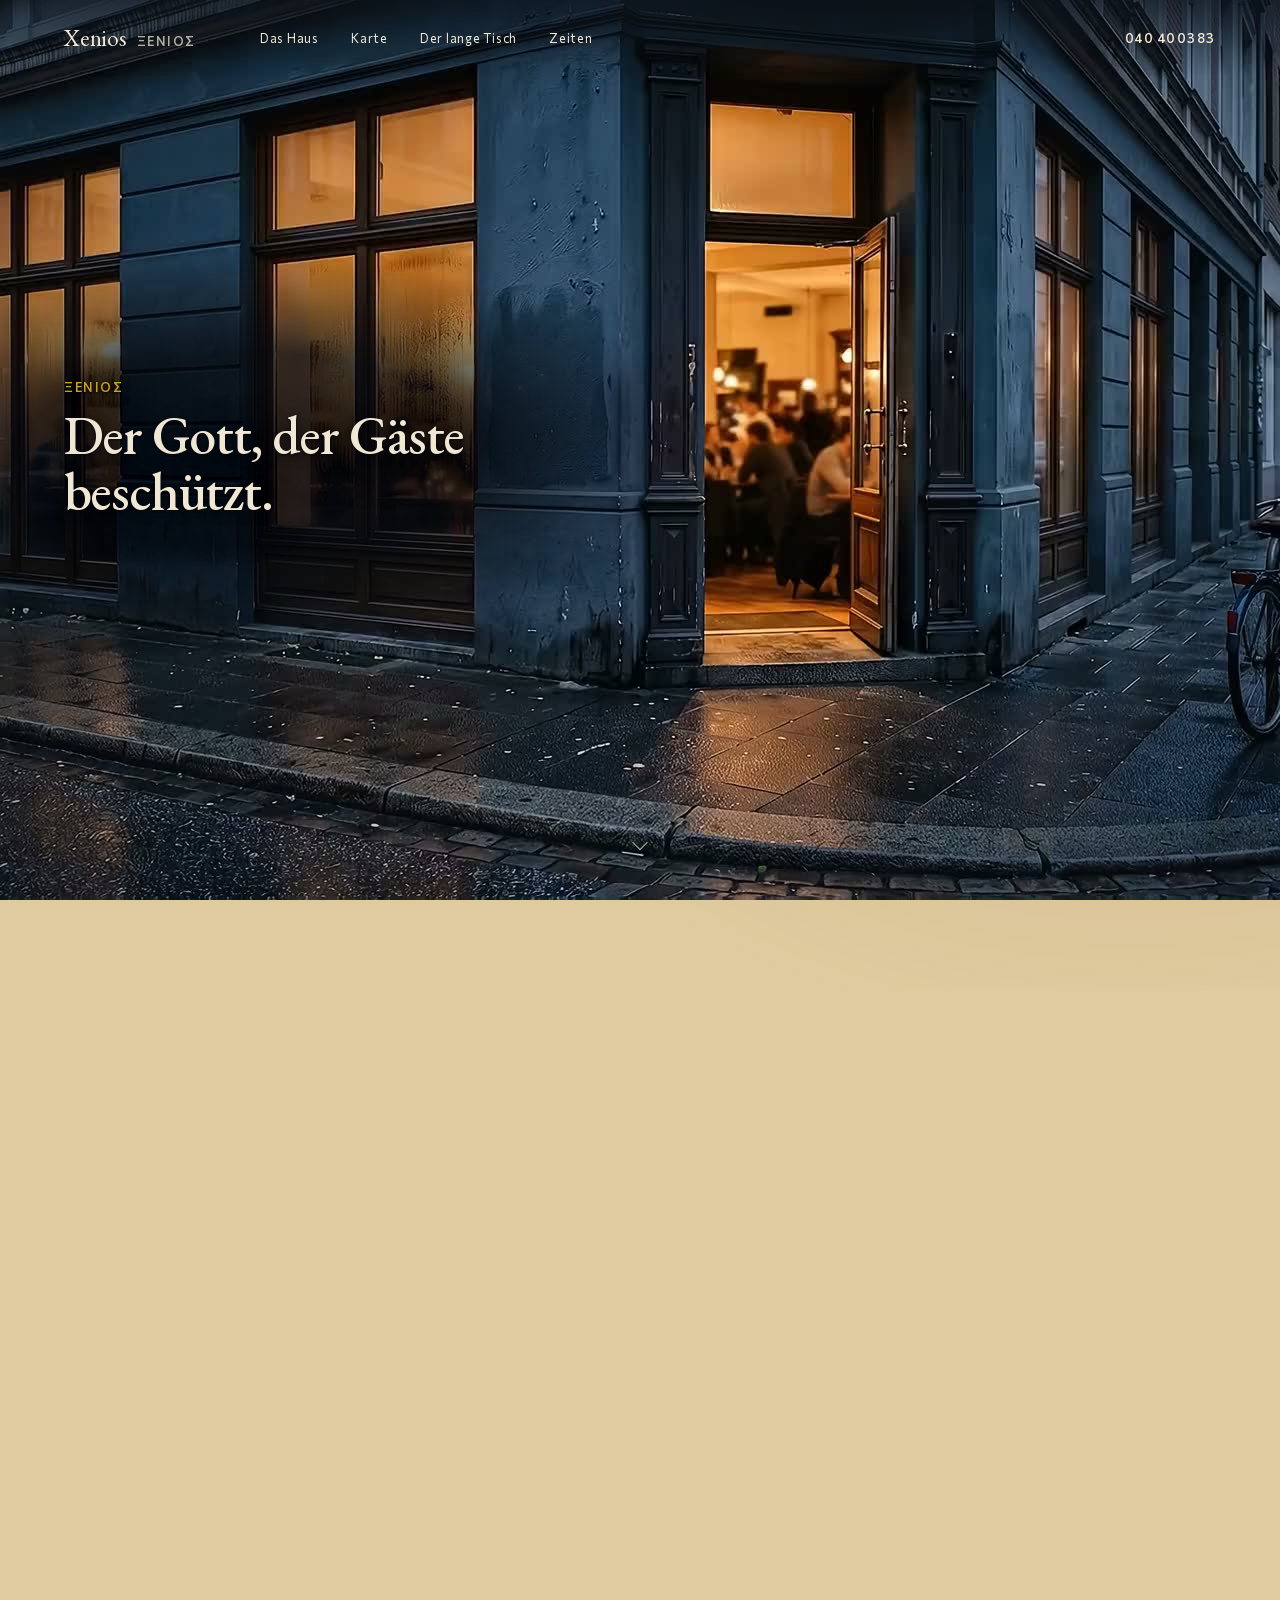
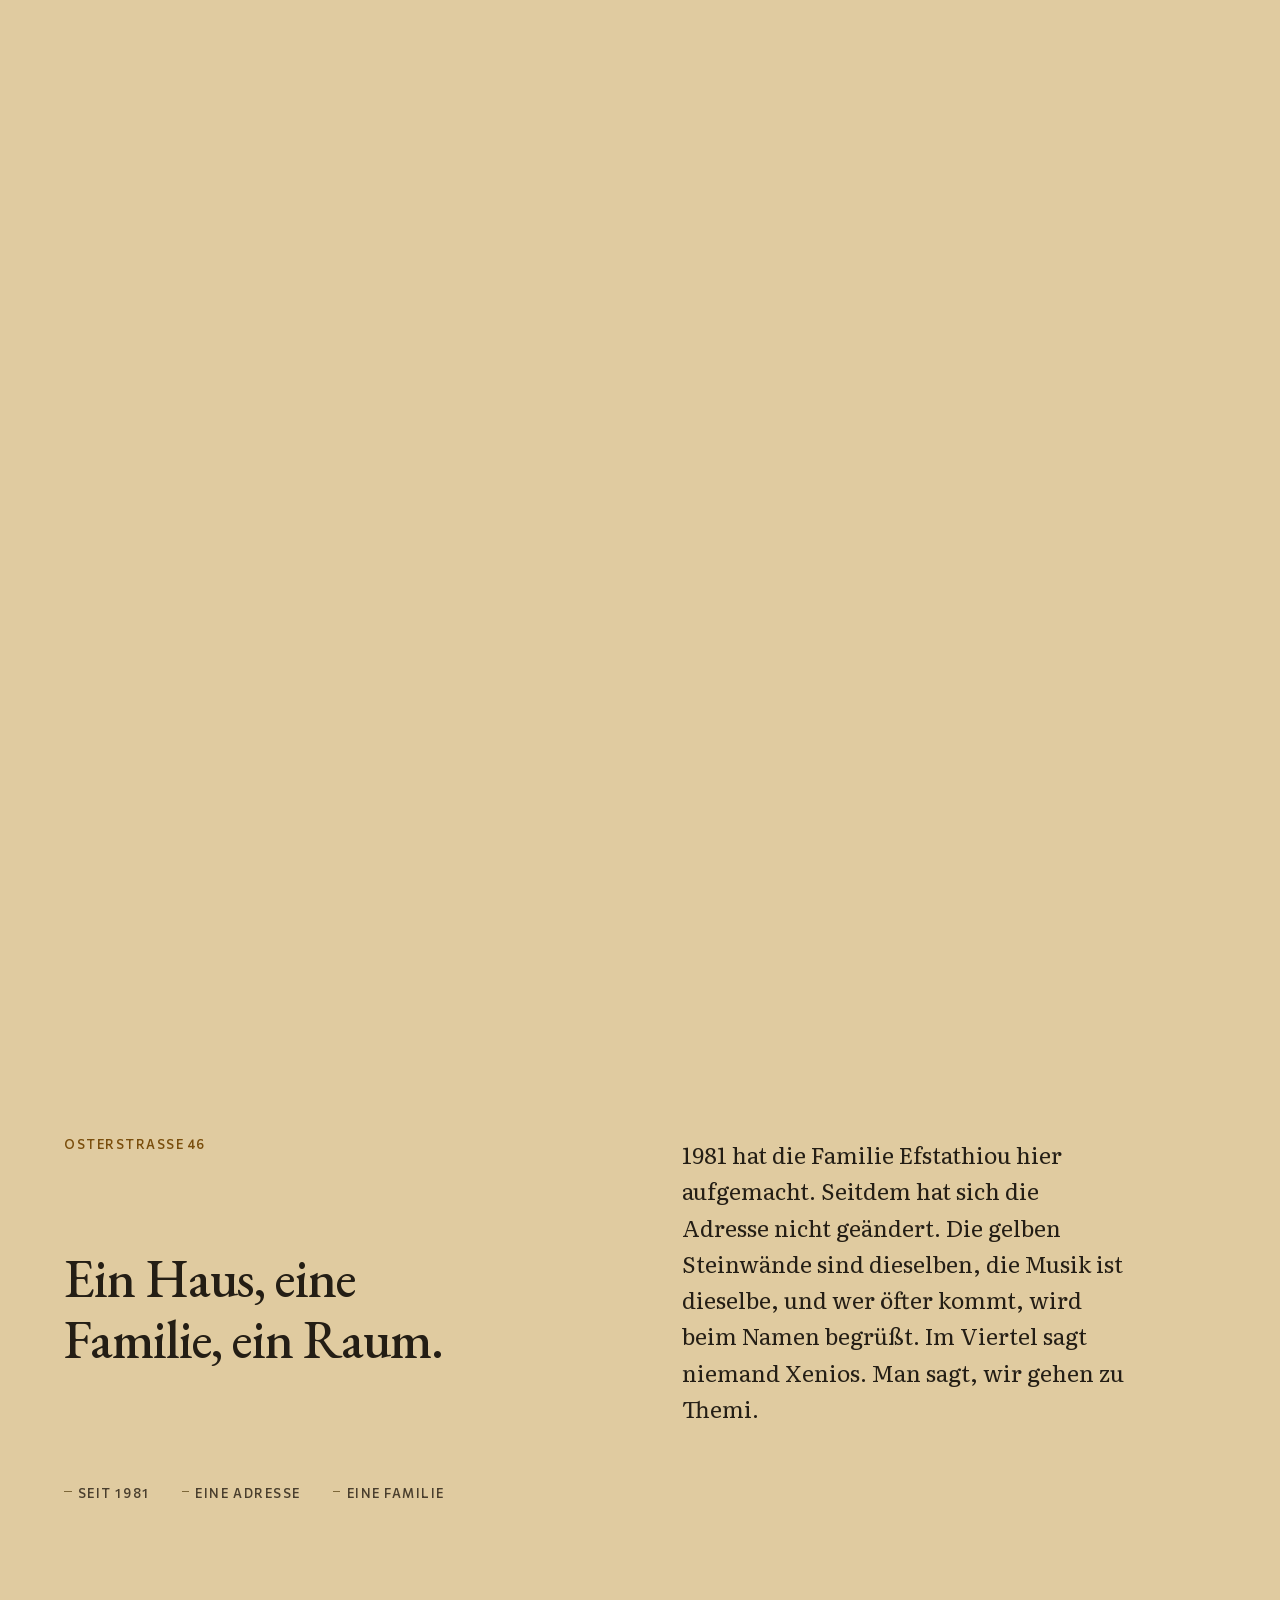
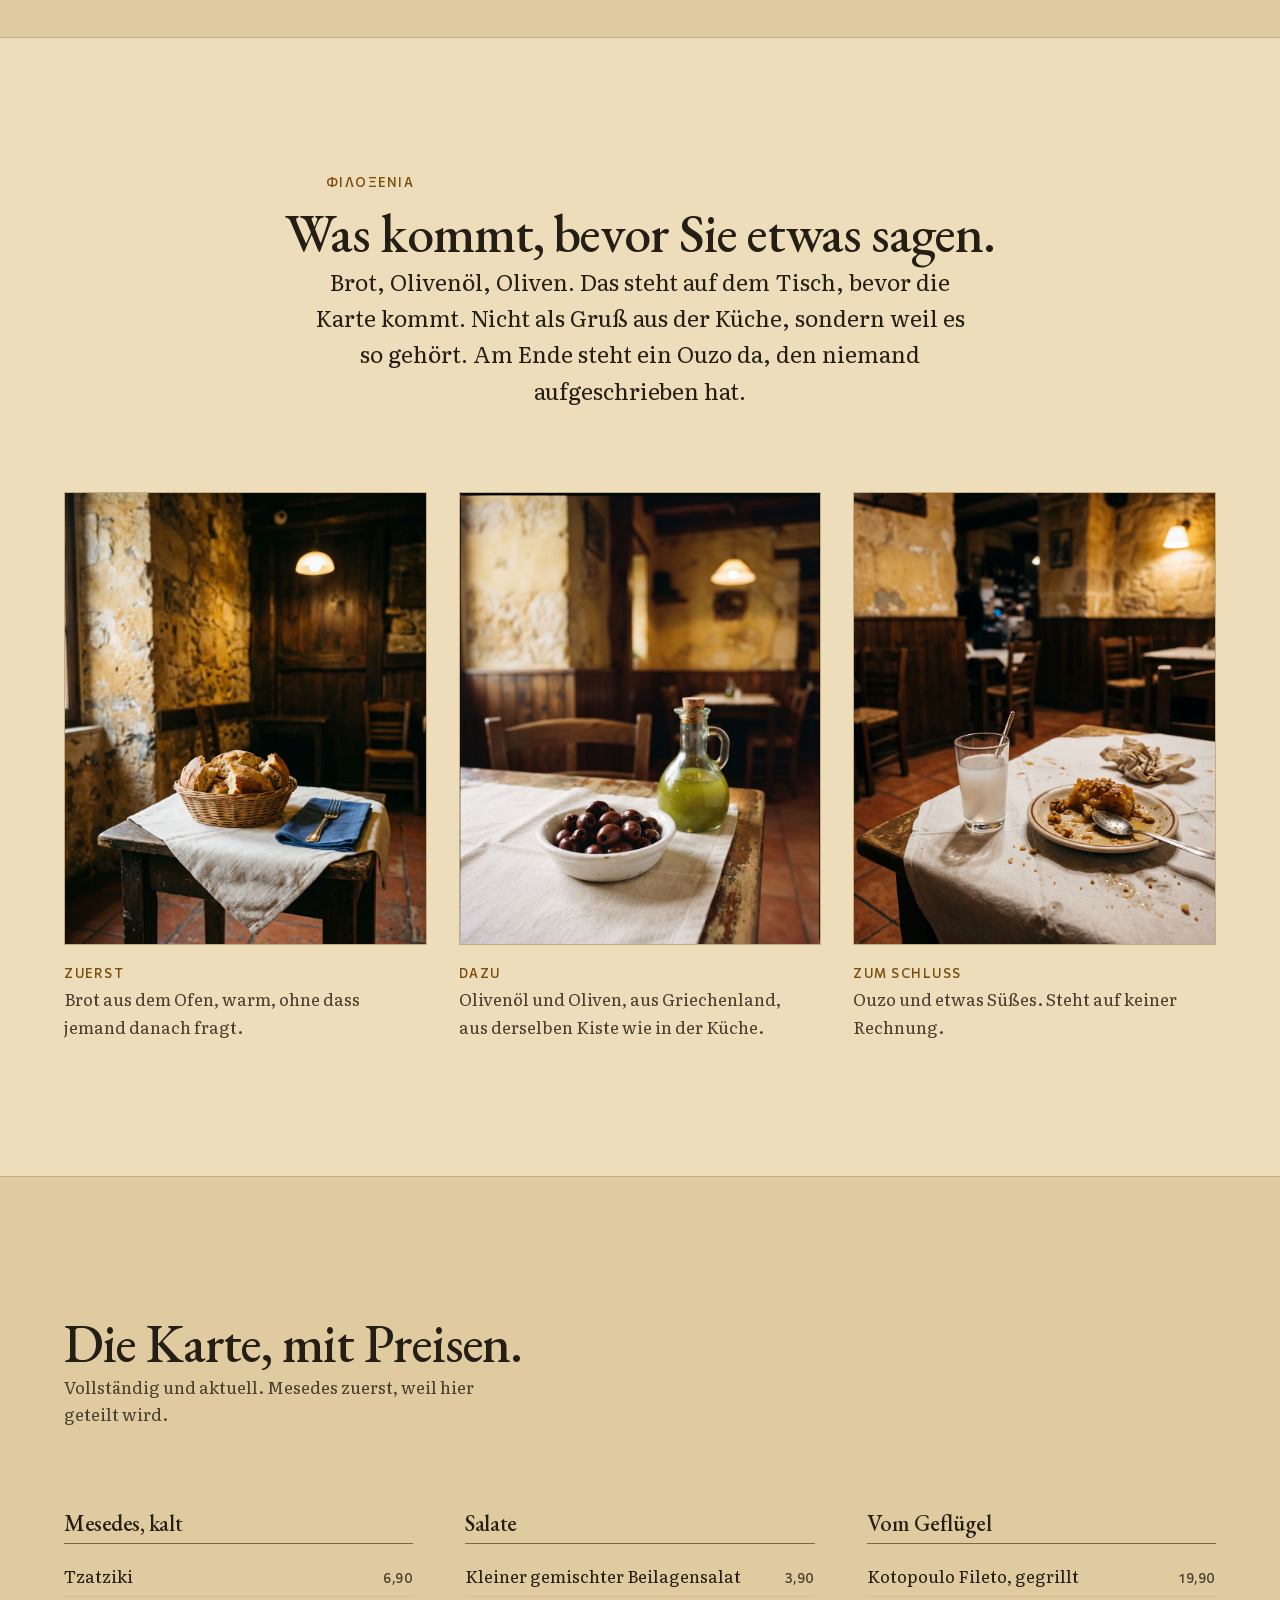
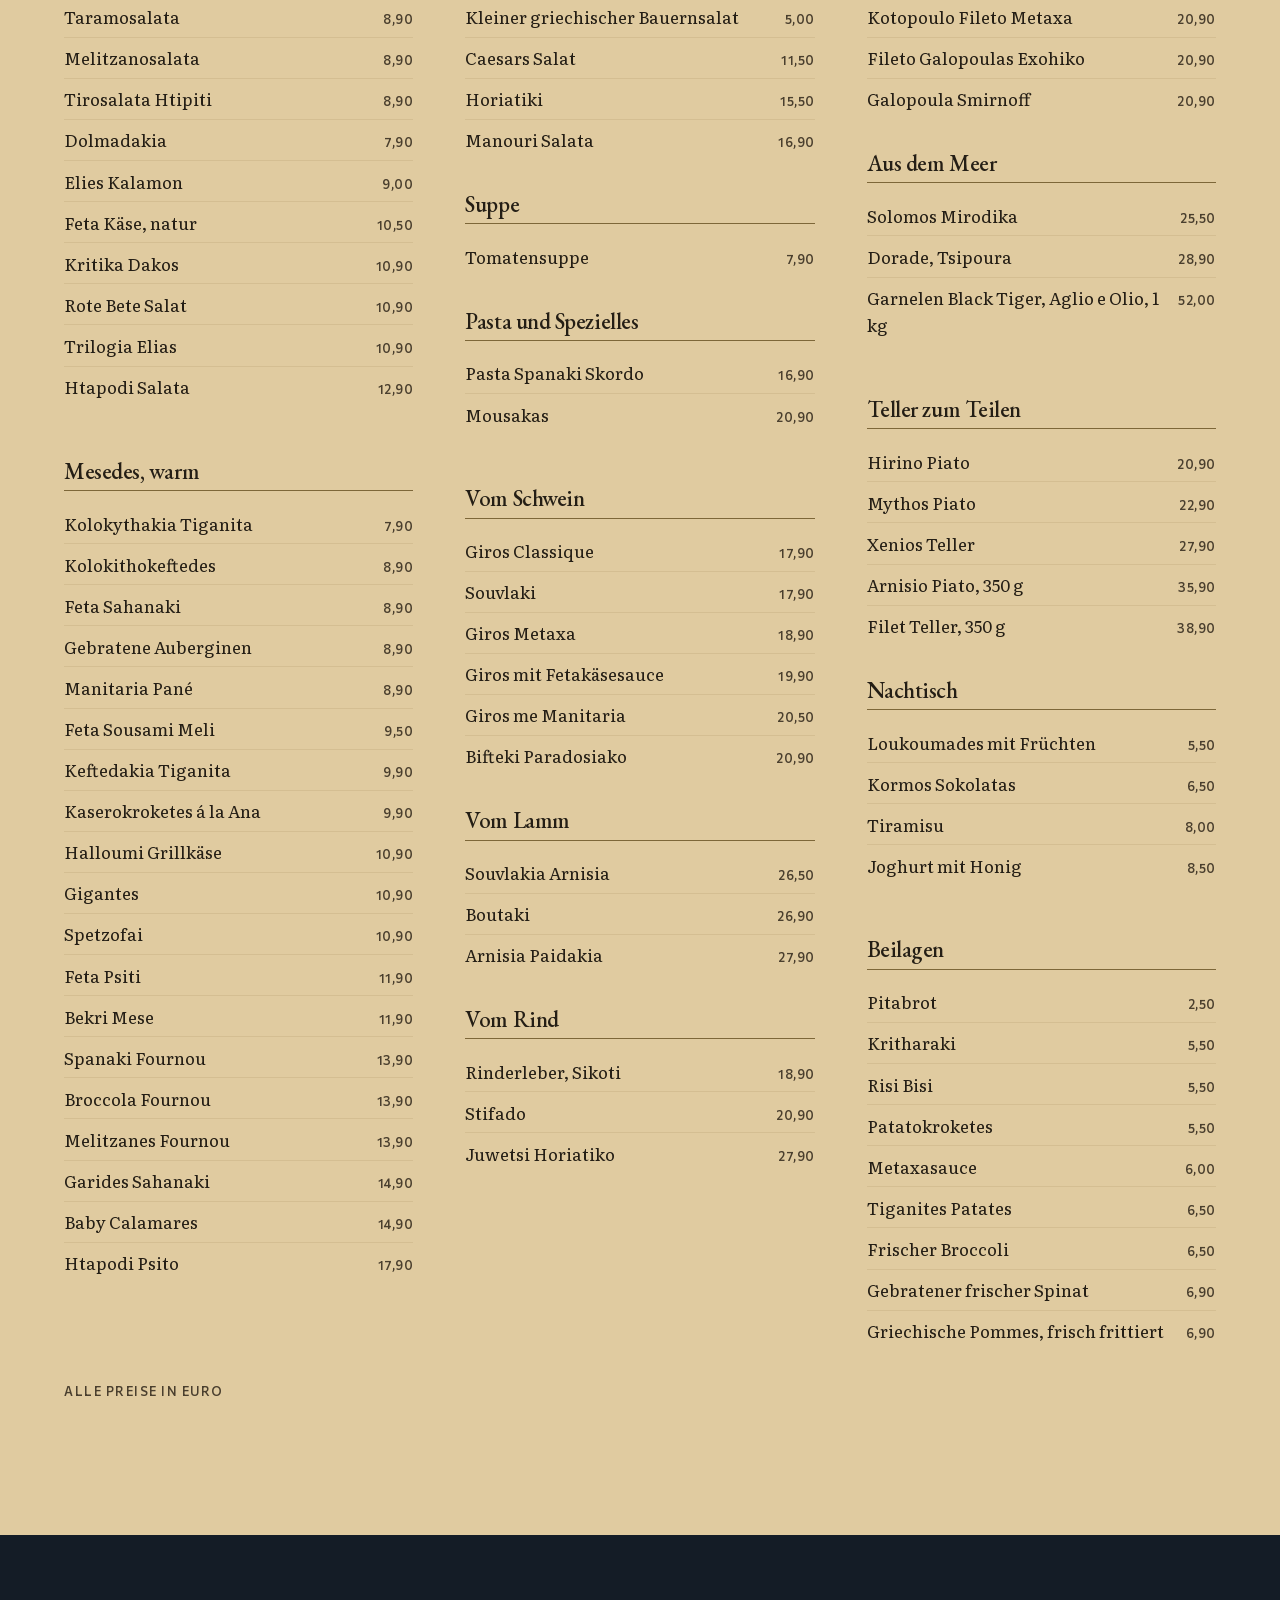
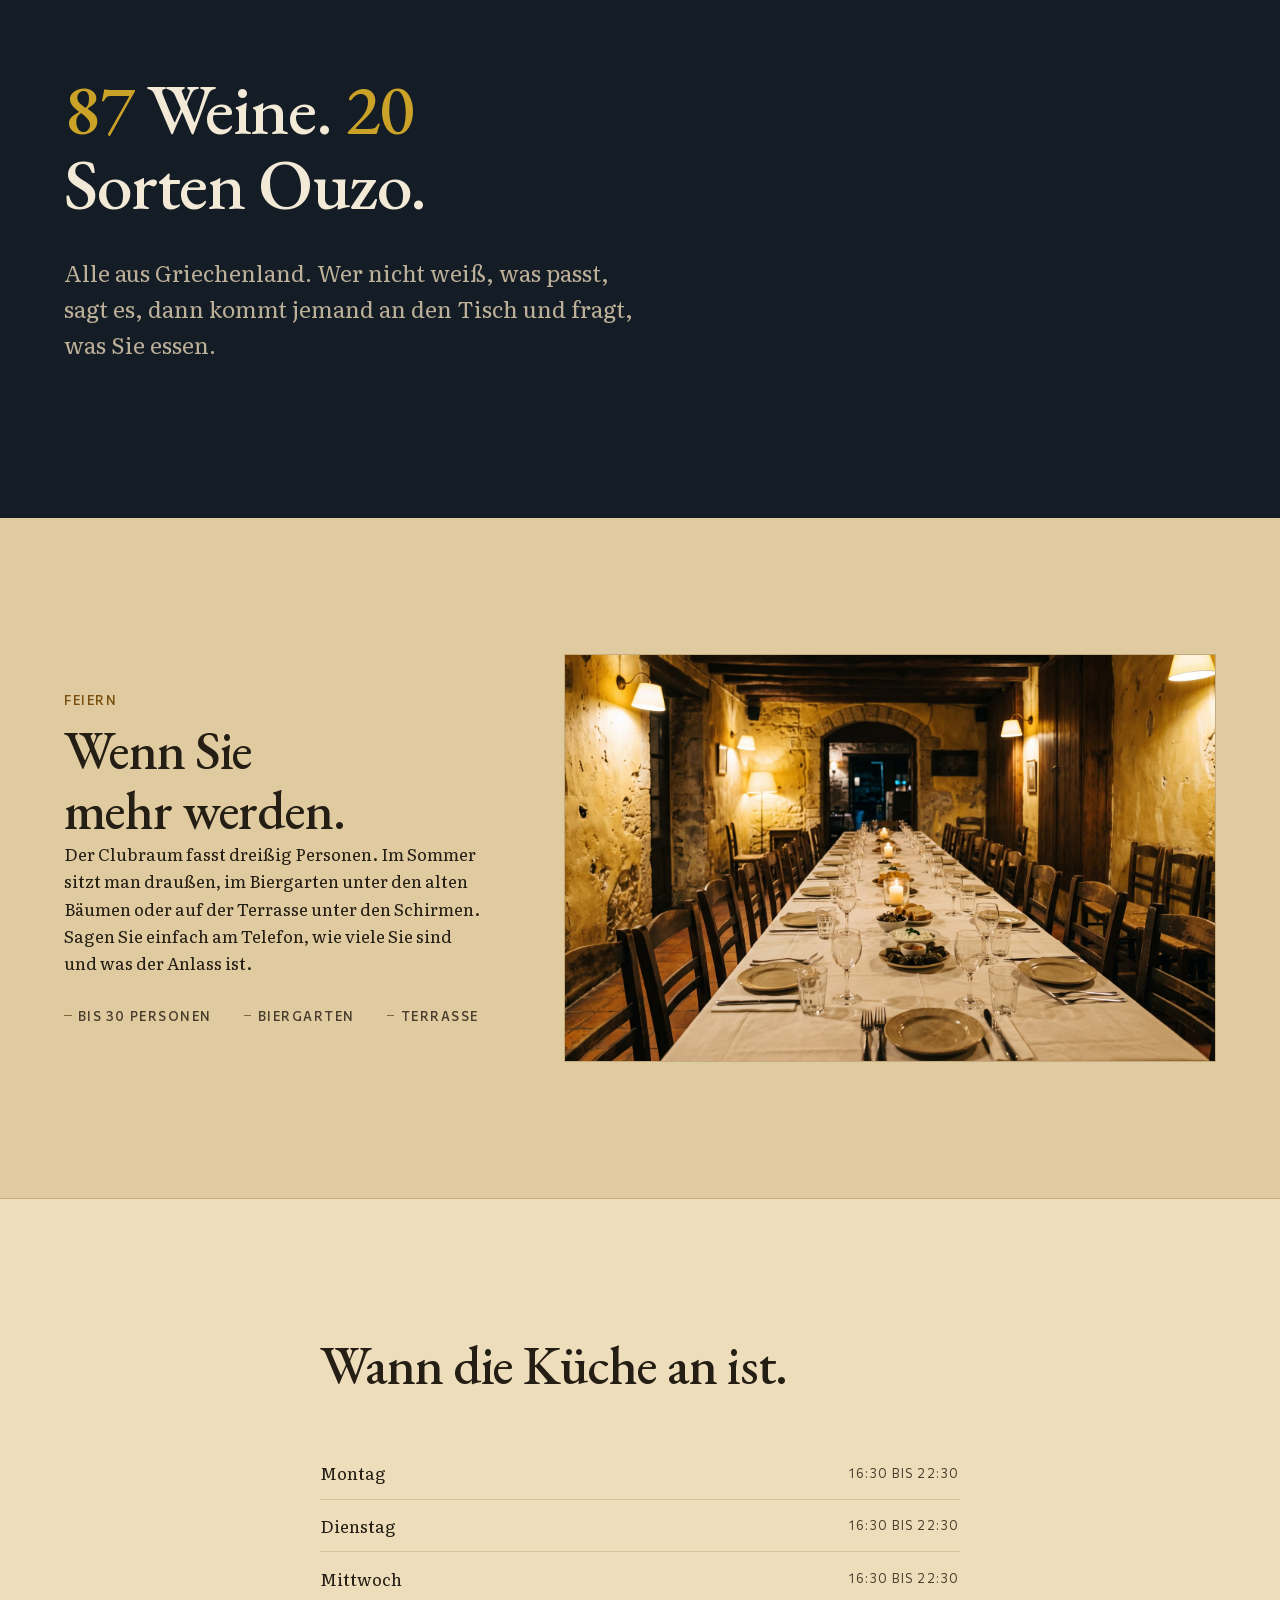
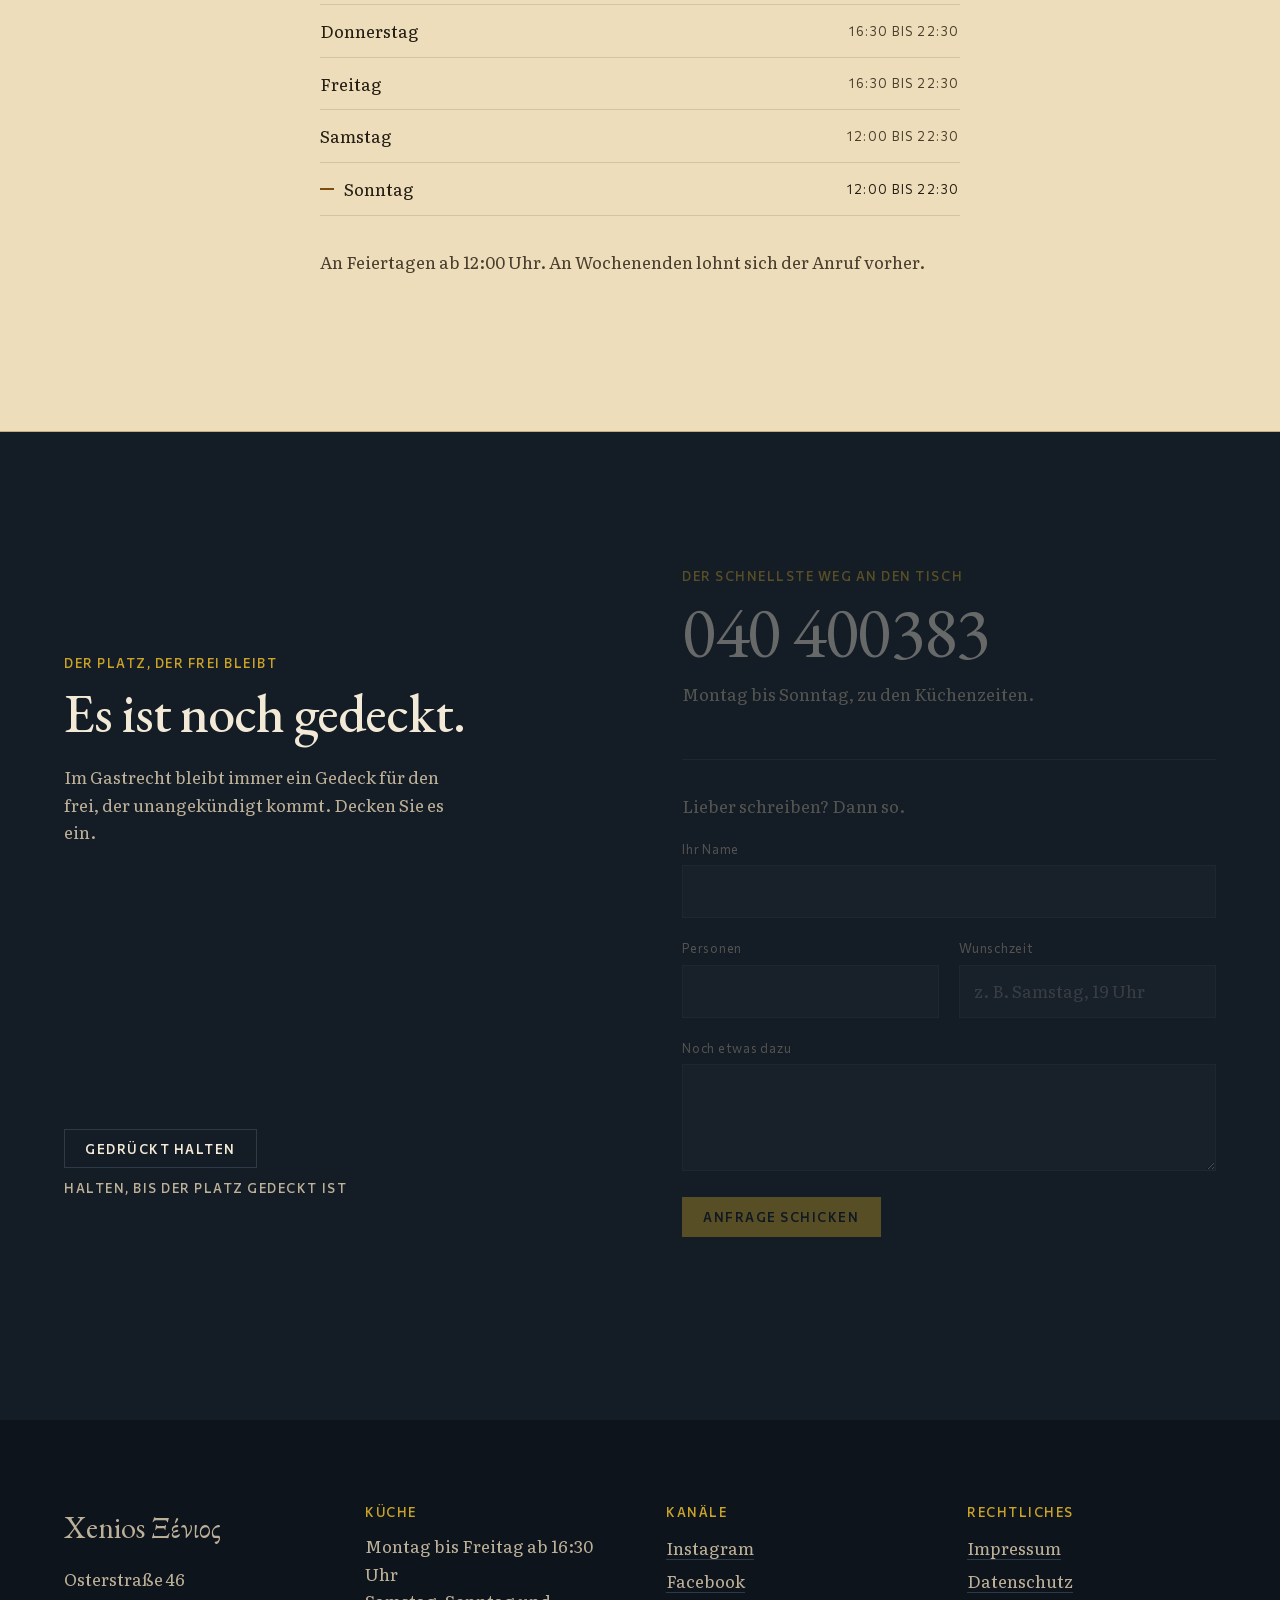
==== index.html @ dd9840c7 "Xenios Hamburg: Website mit scroll-gesteuerter Kamerafahrt Griechisches Restaurant an der Osterstraß" ====
<!DOCTYPE html>
<html lang="de">
<head>
<meta charset="utf-8">
<meta name="viewport" content="width=device-width, initial-scale=1">
<title>Xenios · Griechisches Restaurant an der Osterstraße, Hamburg</title>
<meta name="description" content="Griechische Küche an der Osterstraße in Hamburg Eimsbüttel. Seit 1981 dieselbe Familie, derselbe Raum. 87 griechische Weine, 20 Sorten Ouzo. Tisch reservieren unter 040 400383.">
<meta name="theme-color" content="#141C26">
<meta name="robots" content="noindex, nofollow">

<!-- DEPLOY STEP: og:url und og:image brauchen die echte Adresse, erst beim Livegang setzen -->
<meta property="og:type" content="restaurant">
<meta property="og:locale" content="de_DE">
<meta property="og:title" content="Xenios · Griechisches Restaurant an der Osterstraße, Hamburg">
<meta property="og:description" content="Der Gott, der Gäste beschützt. Nach ihm ist dieses Haus benannt. Seit 1981 an der Osterstraße.">
<meta property="og:url" content="PLATZHALTER_URL">
<meta property="og:image" content="PLATZHALTER_URL/assets/bilder/xenios-og.jpg">

<link rel="icon" href="data:image/svg+xml,%3Csvg xmlns='http://www.w3.org/2000/svg' viewBox='0 0 32 32'%3E%3Crect width='32' height='32' fill='%23141C26'/%3E%3Cpath d='M8 8l16 16M24 8L8 24' stroke='%23C9A227' stroke-width='2.6' stroke-linecap='square'/%3E%3C/svg%3E">

<link rel="preload" href="assets/fonts/ebgaramond-latin.woff2" as="font" type="font/woff2" crossorigin>
<link rel="preload" href="assets/fonts/literata-latin.woff2" as="font" type="font/woff2" crossorigin>
<link rel="stylesheet" href="css/fonts.css">
<link rel="stylesheet" href="css/tokens.css">
<link rel="stylesheet" href="css/style.css">

<script src="js/vor-anstrich.js"></script>
</head>
<body>

<a class="sprungmarke" href="#main">Zum Inhalt springen</a>

<!-- Der Grund. Eine feste Ebene hinter allem, damit die Seite ein Ort ist
     und keine gestapelten Kaesten. -->
<div class="grund" aria-hidden="true"></div>

<!-- Die Linie der Ankunft. Zeichnet sich beim Scrollen selbst, ein Knoten
     je Sektion. Das ist die Wegstrecke von der Tuer bis an den Tisch. -->
<svg class="weg" id="weg" viewBox="0 0 12 1000" preserveAspectRatio="none" aria-hidden="true">
  <path id="weg-linie" d="M6 0 V1000" fill="none" stroke="currentColor" stroke-width="1.2"/>
  <g id="weg-knoten" fill="currentColor">
    <circle cx="6" cy="120" r="2.6"/><circle cx="6" cy="300" r="2.6"/>
    <circle cx="6" cy="480" r="2.6"/><circle cx="6" cy="640" r="2.6"/>
    <circle cx="6" cy="800" r="2.6"/><circle cx="6" cy="950" r="2.6"/>
  </g>
</svg>

<nav class="kopf auf-nacht" aria-label="Hauptnavigation">
  <a class="kopf__marke" href="#main">
    <span class="kopf__name">Xenios</span>
    <span class="kopf__gr label" lang="el">Ξένιος</span>
  </a>
  <ul class="kopf__liste">
    <li><a href="#haus">Das Haus</a></li>
    <li><a href="#karte">Karte</a></li>
    <li><a href="#tisch">Der lange Tisch</a></li>
    <li><a href="#zeiten">Zeiten</a></li>
  </ul>
  <a class="kopf__tel tel label" href="tel:+4940400383">040 400383</a>
</nav>

<main id="main" tabindex="-1">

<!-- ======================================================================
     DER HERO. Eine hohe angeheftete Strecke mit einer klebenden Buehne.
     Der Scrollfortschritt 0 bis 1 treibt die Zeit im Film.
     ====================================================================== -->
<section class="hero auf-nacht" id="hero" aria-labelledby="hero-titel">
  <h1 id="hero-titel" class="nur-fuer-screenreader">
    Xenios, griechisches Restaurant an der Osterstraße 46 in Hamburg Eimsbüttel.
    Benannt nach Zeus Xenios, dem Gott, der Gäste beschützt. Seit 1981 führt
    dieselbe Familie dasselbe Haus.
  </h1>

  <div class="buehne" id="buehne">

    <!-- Das Standbild gewinnt das Rennen um die Bandbreite mit Absicht.
         Gesetzt wird es aus JavaScript, im selben Pfad, der auch ueber das
         Video entscheidet, damit Handys keine der beiden Dateien holen. -->
    <div class="poster" id="poster" aria-hidden="true"></div>

    <video id="film" preload="none" muted playsinline aria-hidden="true" tabindex="-1"></video>

    <!-- Der globale Scrim. Immer an, damit kein Bild je roh hinter der
         Seite steht. -->
    <div class="scrim" aria-hidden="true"></div>

    <svg class="ring" id="ring" viewBox="0 0 48 48" aria-hidden="true">
      <circle cx="24" cy="24" r="20" fill="none" stroke="currentColor" stroke-width="2.5"
              stroke-dasharray="126" style="stroke-dashoffset:var(--ld,126)"/>
    </svg>

    <!-- Die Baender. Jedes besitzt einen Abschnitt des Scrollfortschritts.
         Die Mittelbahn bleibt frei, dort geht die Kamera durch. -->
    <div class="baender" id="baender" aria-hidden="true">

      <div class="band band--links" data-a="0.00" data-b="0.14" data-auftritt="tiefe" data-ramp="0.030">
        <p class="band__eyebrow label" lang="el">Ξένιος</p>
        <p class="band__zeile">Der Gott, der Gäste beschützt.</p>
      </div>

      <div class="band band--rechts" data-a="0.17" data-b="0.34" data-auftritt="schaerfe">
        <p class="band__zeile">Nach ihm ist dieses Haus benannt.</p>
      </div>

      <div class="band band--links" data-a="0.38" data-b="0.56" data-auftritt="raster" data-spread="0.42">
        <p class="band__zeile">Seit 1981. Dieselbe Familie, derselbe Raum.</p>
      </div>

      <div class="band band--rechts" data-a="0.60" data-b="0.78" data-auftritt="schlag">
        <p class="band__zeile"><span class="em">Erst das Brot.</span> Dann der Name.</p>
        <p class="band__klein">So hält man es hier seit dreitausend Jahren.</p>
      </div>

      <div class="band band--settle" data-a="0.82" data-b="1.00" data-auftritt="ankunft">
        <p class="band__zeile band__zeile--gross">Ihr Platz steht bereit.</p>
        <p class="band__sub">Osterstraße 46, Eimsbüttel. Küche bis 22:30 Uhr.</p>
        <p class="band__cta">
          <a class="knopf knopf--hell" href="tel:+4940400383">Tisch reservieren: 040 400383</a>
        </p>
      </div>
    </div>

    <!-- Der Static-Hero. Ein entworfenes Layout fuer Handys und fuer
         reduzierte Bewegung, keine Entschuldigung. -->
    <div class="ruhehero" id="ruhehero">
      <p class="ruhehero__eyebrow label" lang="el">Ξένιος</p>
      <p class="ruhehero__titel">Der Gott, der Gäste beschützt.<br>Nach ihm ist dieses Haus benannt.</p>
      <p class="ruhehero__sub">Griechische Küche an der Osterstraße, seit 1981 dieselbe Familie.</p>
      <p><a class="knopf knopf--hell" href="tel:+4940400383">Tisch reservieren: 040 400383</a></p>
    </div>

    <div class="wink" id="wink" aria-hidden="true"><span></span></div>
  </div>
</section>


<!-- ======================================================================
     OSTERSTRASSE 46
     ====================================================================== -->
<section class="haus" id="haus" aria-labelledby="haus-titel">
  <div class="haus__innen">
    <p class="eyebrow label">Osterstraße 46</p>
    <h2 id="haus-titel" class="gross">Ein Haus, eine Familie, ein Raum.</h2>
    <div class="haus__text">
      <p>1981 hat die Familie Efstathiou hier aufgemacht. Seitdem hat sich die Adresse
      nicht geändert. Die gelben Steinwände sind dieselben, die Musik ist dieselbe, und
      wer öfter kommt, wird beim Namen begrüßt. Im Viertel sagt niemand Xenios. Man
      sagt, wir gehen zu Themi.</p>
    </div>
    <ul class="marken label" role="list">
      <li>Seit 1981</li>
      <li>Eine Adresse</li>
      <li>Eine Familie</li>
    </ul>
  </div>
</section>


<!-- ======================================================================
     ERST DAS BROT. Drei gleichwertige Plaetze, keiner bleibt leer.
     ====================================================================== -->
<section class="brot" id="brot" aria-labelledby="brot-titel">
  <div class="brot__kopf">
    <p class="eyebrow label" lang="el">Φιλοξενία</p>
    <h2 id="brot-titel" class="gross">Was kommt, bevor Sie etwas sagen.</h2>
    <p class="brot__lead">Brot, Olivenöl, Oliven. Das steht auf dem Tisch, bevor die
    Karte kommt. Nicht als Gruß aus der Küche, sondern weil es so gehört. Am Ende steht
    ein Ouzo da, den niemand aufgeschrieben hat.</p>
  </div>
  <ol class="dreier" role="list">
    <li class="dreier__teil">
      <figure>
        <img class="dreier__bild" src="assets/bilder/brot.jpg" width="1000" height="1242" loading="lazy" decoding="async"
             alt="Ein Korb mit aufgerissenem warmem Brot auf weißer Tischdecke, dahinter die gelbe Steinwand des Gastraums.">
        <figcaption><span class="label">Zuerst</span> Brot aus dem Ofen, warm, ohne dass jemand danach fragt.</figcaption>
      </figure>
    </li>
    <li class="dreier__teil">
      <figure>
        <img class="dreier__bild" src="assets/bilder/oel.jpg" width="1000" height="1242" loading="lazy" decoding="async"
             alt="Eine Schale schwarzer Oliven neben einer Karaffe mit grünem Olivenöl auf weißer Tischdecke.">
        <figcaption><span class="label">Dazu</span> Olivenöl und Oliven, aus Griechenland, aus derselben Kiste wie in der Küche.</figcaption>
      </figure>
    </li>
    <li class="dreier__teil">
      <figure>
        <img class="dreier__bild" src="assets/bilder/ouzo.jpg" width="1000" height="1242" loading="lazy" decoding="async"
             alt="Ein Glas milchiger Ouzo neben einem Teller mit Honignachtisch, Krümel auf der Decke, der Abend ist vorbei.">
        <figcaption><span class="label">Zum Schluss</span> Ouzo und etwas Süßes. Steht auf keiner Rechnung.</figcaption>
      </figure>
    </li>
  </ol>
</section>


<!-- ======================================================================
     DIE KARTE. Ein einziges, identisch wiederholtes Bauteil.
     ====================================================================== -->
<section class="karte" id="karte" aria-labelledby="karte-titel">
  <div class="karte__kopf">
    <h2 id="karte-titel" class="gross">Die Karte, mit Preisen.</h2>
    <p class="karte__lead">Vollständig und aktuell. Mesedes zuerst, weil hier geteilt wird.</p>
  </div>

  <div class="karte__spalten">

    <div class="gang">
      <h3 class="gang__titel">Mesedes, kalt</h3>
      <ul class="posten" role="list">
        <li><span class="posten__name">Tzatziki</span><span class="posten__preis label">6,90</span></li>
        <li><span class="posten__name">Taramosalata</span><span class="posten__preis label">8,90</span></li>
        <li><span class="posten__name">Melitzanosalata</span><span class="posten__preis label">8,90</span></li>
        <li><span class="posten__name">Tirosalata Htipiti</span><span class="posten__preis label">8,90</span></li>
        <li><span class="posten__name">Dolmadakia</span><span class="posten__preis label">7,90</span></li>
        <li><span class="posten__name">Elies Kalamon</span><span class="posten__preis label">9,00</span></li>
        <li><span class="posten__name">Feta Käse, natur</span><span class="posten__preis label">10,50</span></li>
        <li><span class="posten__name">Kritika Dakos</span><span class="posten__preis label">10,90</span></li>
        <li><span class="posten__name">Rote Bete Salat</span><span class="posten__preis label">10,90</span></li>
        <li><span class="posten__name">Trilogia Elias</span><span class="posten__preis label">10,90</span></li>
        <li><span class="posten__name">Htapodi Salata</span><span class="posten__preis label">12,90</span></li>
      </ul>
    </div>

    <div class="gang">
      <h3 class="gang__titel">Mesedes, warm</h3>
      <ul class="posten" role="list">
        <li><span class="posten__name">Kolokythakia Tiganita</span><span class="posten__preis label">7,90</span></li>
        <li><span class="posten__name">Kolokithokeftedes</span><span class="posten__preis label">8,90</span></li>
        <li><span class="posten__name">Feta Sahanaki</span><span class="posten__preis label">8,90</span></li>
        <li><span class="posten__name">Gebratene Auberginen</span><span class="posten__preis label">8,90</span></li>
        <li><span class="posten__name">Manitaria Pané</span><span class="posten__preis label">8,90</span></li>
        <li><span class="posten__name">Feta Sousami Meli</span><span class="posten__preis label">9,50</span></li>
        <li><span class="posten__name">Keftedakia Tiganita</span><span class="posten__preis label">9,90</span></li>
        <li><span class="posten__name">Kaserokroketes á la Ana</span><span class="posten__preis label">9,90</span></li>
        <li><span class="posten__name">Halloumi Grillkäse</span><span class="posten__preis label">10,90</span></li>
        <li><span class="posten__name">Gigantes</span><span class="posten__preis label">10,90</span></li>
        <li><span class="posten__name">Spetzofai</span><span class="posten__preis label">10,90</span></li>
        <li><span class="posten__name">Feta Psiti</span><span class="posten__preis label">11,90</span></li>
        <li><span class="posten__name">Bekri Mese</span><span class="posten__preis label">11,90</span></li>
        <li><span class="posten__name">Spanaki Fournou</span><span class="posten__preis label">13,90</span></li>
        <li><span class="posten__name">Broccola Fournou</span><span class="posten__preis label">13,90</span></li>
        <li><span class="posten__name">Melitzanes Fournou</span><span class="posten__preis label">13,90</span></li>
        <li><span class="posten__name">Garides Sahanaki</span><span class="posten__preis label">14,90</span></li>
        <li><span class="posten__name">Baby Calamares</span><span class="posten__preis label">14,90</span></li>
        <li><span class="posten__name">Htapodi Psito</span><span class="posten__preis label">17,90</span></li>
      </ul>
    </div>

    <div class="gang">
      <h3 class="gang__titel">Salate</h3>
      <ul class="posten" role="list">
        <li><span class="posten__name">Kleiner gemischter Beilagensalat</span><span class="posten__preis label">3,90</span></li>
        <li><span class="posten__name">Kleiner griechischer Bauernsalat</span><span class="posten__preis label">5,00</span></li>
        <li><span class="posten__name">Caesars Salat</span><span class="posten__preis label">11,50</span></li>
        <li><span class="posten__name">Horiatiki</span><span class="posten__preis label">15,50</span></li>
        <li><span class="posten__name">Manouri Salata</span><span class="posten__preis label">16,90</span></li>
      </ul>

      <h3 class="gang__titel">Suppe</h3>
      <ul class="posten" role="list">
        <li><span class="posten__name">Tomatensuppe</span><span class="posten__preis label">7,90</span></li>
      </ul>

      <h3 class="gang__titel">Pasta und Spezielles</h3>
      <ul class="posten" role="list">
        <li><span class="posten__name">Pasta Spanaki Skordo</span><span class="posten__preis label">16,90</span></li>
        <li><span class="posten__name">Mousakas</span><span class="posten__preis label">20,90</span></li>
      </ul>
    </div>

    <div class="gang">
      <h3 class="gang__titel">Vom Schwein</h3>
      <ul class="posten" role="list">
        <li><span class="posten__name">Giros Classique</span><span class="posten__preis label">17,90</span></li>
        <li><span class="posten__name">Souvlaki</span><span class="posten__preis label">17,90</span></li>
        <li><span class="posten__name">Giros Metaxa</span><span class="posten__preis label">18,90</span></li>
        <li><span class="posten__name">Giros mit Fetakäsesauce</span><span class="posten__preis label">19,90</span></li>
        <li><span class="posten__name">Giros me Manitaria</span><span class="posten__preis label">20,50</span></li>
        <li><span class="posten__name">Bifteki Paradosiako</span><span class="posten__preis label">20,90</span></li>
      </ul>

      <h3 class="gang__titel">Vom Lamm</h3>
      <ul class="posten" role="list">
        <li><span class="posten__name">Souvlakia Arnisia</span><span class="posten__preis label">26,50</span></li>
        <li><span class="posten__name">Boutaki</span><span class="posten__preis label">26,90</span></li>
        <li><span class="posten__name">Arnisia Paidakia</span><span class="posten__preis label">27,90</span></li>
      </ul>

      <h3 class="gang__titel">Vom Rind</h3>
      <ul class="posten" role="list">
        <li><span class="posten__name">Rinderleber, Sikoti</span><span class="posten__preis label">18,90</span></li>
        <li><span class="posten__name">Stifado</span><span class="posten__preis label">20,90</span></li>
        <li><span class="posten__name">Juwetsi Horiatiko</span><span class="posten__preis label">27,90</span></li>
      </ul>
    </div>

    <div class="gang">
      <h3 class="gang__titel">Vom Geflügel</h3>
      <ul class="posten" role="list">
        <li><span class="posten__name">Kotopoulo Fileto, gegrillt</span><span class="posten__preis label">19,90</span></li>
        <li><span class="posten__name">Kotopoulo Fileto Metaxa</span><span class="posten__preis label">20,90</span></li>
        <li><span class="posten__name">Fileto Galopoulas Exohiko</span><span class="posten__preis label">20,90</span></li>
        <li><span class="posten__name">Galopoula Smirnoff</span><span class="posten__preis label">20,90</span></li>
      </ul>

      <h3 class="gang__titel">Aus dem Meer</h3>
      <ul class="posten" role="list">
        <li><span class="posten__name">Solomos Mirodika</span><span class="posten__preis label">25,50</span></li>
        <li><span class="posten__name">Dorade, Tsipoura</span><span class="posten__preis label">28,90</span></li>
        <li><span class="posten__name">Garnelen Black Tiger, Aglio e Olio, 1 kg</span><span class="posten__preis label">52,00</span></li>
      </ul>
    </div>

    <div class="gang">
      <h3 class="gang__titel">Teller zum Teilen</h3>
      <ul class="posten" role="list">
        <li><span class="posten__name">Hirino Piato</span><span class="posten__preis label">20,90</span></li>
        <li><span class="posten__name">Mythos Piato</span><span class="posten__preis label">22,90</span></li>
        <li><span class="posten__name">Xenios Teller</span><span class="posten__preis label">27,90</span></li>
        <li><span class="posten__name">Arnisio Piato, 350 g</span><span class="posten__preis label">35,90</span></li>
        <li><span class="posten__name">Filet Teller, 350 g</span><span class="posten__preis label">38,90</span></li>
      </ul>

      <h3 class="gang__titel">Nachtisch</h3>
      <ul class="posten" role="list">
        <li><span class="posten__name">Loukoumades mit Früchten</span><span class="posten__preis label">5,50</span></li>
        <li><span class="posten__name">Kormos Sokolatas</span><span class="posten__preis label">6,50</span></li>
        <li><span class="posten__name">Tiramisu</span><span class="posten__preis label">8,00</span></li>
        <li><span class="posten__name">Joghurt mit Honig</span><span class="posten__preis label">8,50</span></li>
      </ul>
    </div>

    <div class="gang gang--beilagen">
      <h3 class="gang__titel">Beilagen</h3>
      <ul class="posten" role="list">
        <li><span class="posten__name">Pitabrot</span><span class="posten__preis label">2,50</span></li>
        <li><span class="posten__name">Kritharaki</span><span class="posten__preis label">5,50</span></li>
        <li><span class="posten__name">Risi Bisi</span><span class="posten__preis label">5,50</span></li>
        <li><span class="posten__name">Patatokroketes</span><span class="posten__preis label">5,50</span></li>
        <li><span class="posten__name">Metaxasauce</span><span class="posten__preis label">6,00</span></li>
        <li><span class="posten__name">Tiganites Patates</span><span class="posten__preis label">6,50</span></li>
        <li><span class="posten__name">Frischer Broccoli</span><span class="posten__preis label">6,50</span></li>
        <li><span class="posten__name">Gebratener frischer Spinat</span><span class="posten__preis label">6,90</span></li>
        <li><span class="posten__name">Griechische Pommes, frisch frittiert</span><span class="posten__preis label">6,90</span></li>
      </ul>
    </div>

  </div>
  <p class="karte__fuss label">Alle Preise in Euro</p>
</section>


<!-- ======================================================================
     DER KELLER. Eine Zahl, die fuer sich spricht.
     ====================================================================== -->
<section class="keller auf-nacht" id="keller" aria-labelledby="keller-titel">
  <div class="keller__innen">
    <h2 id="keller-titel" class="keller__zahl">
      <span class="keller__ziffer" data-zaehler="87">87</span> Weine.
      <span class="keller__ziffer" data-zaehler="20">20</span> Sorten Ouzo.
    </h2>
    <p class="keller__text">Alle aus Griechenland. Wer nicht weiß, was passt, sagt es,
    dann kommt jemand an den Tisch und fragt, was Sie essen.</p>
  </div>
</section>


<!-- ======================================================================
     DER LANGE TISCH
     ====================================================================== -->
<section class="tisch" id="tisch" aria-labelledby="tisch-titel">
  <div class="tisch__text">
    <p class="eyebrow label">Feiern</p>
    <h2 id="tisch-titel" class="gross">Wenn Sie mehr werden.</h2>
    <p>Der Clubraum fasst dreißig Personen. Im Sommer sitzt man draußen, im Biergarten
    unter den alten Bäumen oder auf der Terrasse unter den Schirmen. Sagen Sie einfach
    am Telefon, wie viele Sie sind und was der Anlass ist.</p>
    <ul class="marken label" role="list">
      <li>Bis 30 Personen</li>
      <li>Biergarten</li>
      <li>Terrasse</li>
    </ul>
  </div>
  <img class="tisch__bild" src="assets/bilder/clubraum.jpg" width="1920" height="1072" loading="lazy" decoding="async"
       alt="Der lange Tisch im hinteren Raum, für eine große Runde eingedeckt, mit Kerzen und Mesedes unter dem Steinbogen.">
</section>


<!-- ======================================================================
     DIE ZEITEN. Der heutige Tag ist markiert.
     ====================================================================== -->
<section class="zeiten" id="zeiten" aria-labelledby="zeiten-titel">
  <div class="zeiten__innen">
    <h2 id="zeiten-titel" class="gross">Wann die Küche an ist.</h2>
    <table class="woche">
      <caption class="nur-fuer-screenreader">Küchenzeiten von Montag bis Sonntag</caption>
      <tbody>
        <tr data-tag="1"><th scope="row">Montag</th><td class="label">16:30 bis 22:30</td></tr>
        <tr data-tag="2"><th scope="row">Dienstag</th><td class="label">16:30 bis 22:30</td></tr>
        <tr data-tag="3"><th scope="row">Mittwoch</th><td class="label">16:30 bis 22:30</td></tr>
        <tr data-tag="4"><th scope="row">Donnerstag</th><td class="label">16:30 bis 22:30</td></tr>
        <tr data-tag="5"><th scope="row">Freitag</th><td class="label">16:30 bis 22:30</td></tr>
        <tr data-tag="6"><th scope="row">Samstag</th><td class="label">12:00 bis 22:30</td></tr>
        <tr data-tag="0"><th scope="row">Sonntag</th><td class="label">12:00 bis 22:30</td></tr>
      </tbody>
    </table>
    <p class="zeiten__hinweis">An Feiertagen ab 12:00 Uhr. An Wochenenden lohnt sich
    der Anruf vorher.</p>
  </div>
</section>


<!-- ======================================================================
     IHR PLATZ. Der Mitmach-Moment und der eine Call to Action.
     ====================================================================== -->
<section class="platz auf-nacht" id="platz" aria-labelledby="platz-titel">
  <div class="platz__innen">

    <div class="platz__links">
      <p class="eyebrow label">Der Platz, der frei bleibt</p>
      <h2 id="platz-titel" class="gross">Es ist noch gedeckt.</h2>
      <p class="platz__text">Im Gastrecht bleibt immer ein Gedeck für den frei, der
      unangekündigt kommt. Decken Sie es ein.</p>

      <div class="gedeck" id="gedeck">
        <svg class="gedeck__zeichnung" viewBox="0 0 320 200" aria-hidden="true">
          <ellipse class="g-teil" data-teil="1" cx="160" cy="112" rx="58" ry="52" fill="none" stroke="currentColor" stroke-width="1.6"/>
          <ellipse class="g-teil" data-teil="1" cx="160" cy="112" rx="44" ry="39" fill="none" stroke="currentColor" stroke-width="1" opacity=".55"/>
          <path class="g-teil" data-teil="2" d="M74 74v76M74 74c-5 0-8 5-8 12s3 12 8 12" fill="none" stroke="currentColor" stroke-width="1.6" stroke-linecap="round"/>
          <path class="g-teil" data-teil="3" d="M246 74v76M240 74v22a6 6 0 0012 0V74" fill="none" stroke="currentColor" stroke-width="1.6" stroke-linecap="round"/>
          <path class="g-teil" data-teil="4" d="M132 44h56l-6 22h-44z" fill="none" stroke="currentColor" stroke-width="1.4" stroke-linejoin="round"/>
        </svg>
        <button class="gedeck__knopf knopf" id="gedeck-knopf" type="button" aria-describedby="gedeck-hinweis">
          <span class="gedeck__fuellung" aria-hidden="true"></span>
          <span class="gedeck__label">Gedrückt halten</span>
        </button>
        <p class="gedeck__hinweis label" id="gedeck-hinweis">Halten, bis der Platz gedeckt ist</p>
      </div>
    </div>

    <div class="platz__rechts" id="reservieren">
      <div class="ruf">
        <p class="ruf__vor label">Der schnellste Weg an den Tisch</p>
        <a class="ruf__nummer tel" href="tel:+4940400383">040 400383</a>
        <p class="ruf__nach">Montag bis Sonntag, zu den Küchenzeiten.</p>
      </div>

      <form class="formular" id="formular" novalidate>
        <p class="formular__vor">Lieber schreiben? Dann so.</p>
        <div class="feld">
          <label for="f-name">Ihr Name</label>
          <input id="f-name" name="name" type="text" autocomplete="name" required>
        </div>
        <div class="feld feld--halb">
          <div>
            <label for="f-personen">Personen</label>
            <input id="f-personen" name="personen" type="number" min="1" max="30" inputmode="numeric" required>
          </div>
          <div>
            <label for="f-zeit">Wunschzeit</label>
            <input id="f-zeit" name="zeit" type="text" placeholder="z. B. Samstag, 19 Uhr" required>
          </div>
        </div>
        <div class="feld">
          <label for="f-text">Noch etwas dazu</label>
          <textarea id="f-text" name="text" rows="3"></textarea>
        </div>
        <button class="knopf knopf--hell" type="submit">Anfrage schicken</button>
        <p class="formular__status" id="formular-status" role="status" aria-live="polite"></p>
      </form>
    </div>

  </div>
</section>

</main>

<footer class="fuss auf-nacht">
  <div class="fuss__innen">
    <div class="fuss__block">
      <p class="fuss__marke">Xenios <span lang="el">Ξένιος</span></p>
      <address>
        Osterstraße 46<br>
        20259 Hamburg Eimsbüttel<br>
        <a href="tel:+4940400383">040 400383</a><br>
        <a href="mailto:info@bei-themi.de">info@bei-themi.de</a>
      </address>
    </div>
    <div class="fuss__block">
      <p class="label">Küche</p>
      <p>Montag bis Freitag ab 16:30 Uhr<br>
      Samstag, Sonntag und feiertags ab 12:00 Uhr<br>
      jeweils bis 22:30 Uhr</p>
    </div>
    <div class="fuss__block">
      <p class="label">Kanäle</p>
      <ul role="list" class="fuss__liste">
        <li><a href="https://www.instagram.com/xenios_hamburg" rel="noopener">Instagram</a></li>
        <li><a href="https://www.facebook.com/RestaurantXenios" rel="noopener">Facebook</a></li>
        <li><a href="https://www.tripadvisor.com/Restaurant_Review-g187331-d783996" rel="noopener">Tripadvisor</a></li>
      </ul>
    </div>
    <div class="fuss__block">
      <p class="label">Rechtliches</p>
      <ul role="list" class="fuss__liste">
        <li><a href="impressum.html">Impressum</a></li>
        <li><a href="datenschutz.html">Datenschutz</a></li>
      </ul>
    </div>
  </div>
  <p class="kolophon">Das Bildmaterial dieser Seite ist erzeugt und steht bis zum
  Fototermin. Näheres im Impressum unter Bildnachweis.</p>
</footer>

<script type="application/ld+json">
{
  "@context": "https://schema.org",
  "@type": "Restaurant",
  "name": "Xenios",
  "alternateName": "Xenios bei Themi",
  "servesCuisine": "Griechisch",
  "telephone": "+49 40 400383",
  "email": "info@bei-themi.de",
  "address": {
    "@type": "PostalAddress",
    "streetAddress": "Osterstraße 46",
    "postalCode": "20259",
    "addressLocality": "Hamburg",
    "addressRegion": "Hamburg",
    "addressCountry": "DE"
  },
  "openingHoursSpecification": [
    { "@type": "OpeningHoursSpecification",
      "dayOfWeek": ["Monday","Tuesday","Wednesday","Thursday","Friday"],
      "opens": "16:30", "closes": "22:30" },
    { "@type": "OpeningHoursSpecification",
      "dayOfWeek": ["Saturday","Sunday"],
      "opens": "12:00", "closes": "22:30" }
  ],
  "acceptsReservations": "True",
  "sameAs": [
    "https://www.instagram.com/xenios_hamburg",
    "https://www.facebook.com/RestaurantXenios"
  ]
}
</script>

<script src="js/hero.js" defer></script>
<script src="js/main.js" defer></script>
</body>
</html>
---- css/fonts.css ----
/* Schriften lokal, pro Subset, mit unicode-range. Alle drei tragen Griechisch.
   Kursive Schnitte sind entfernt: die Seite benutzt nirgends Kursive, und
   ungenutzte Dateien im Auslieferungsstand sind totes Gewicht. */
/* EB Garamond greek-ext */
@font-face {
  font-family: 'EB Garamond';
  font-style: normal;
  font-weight: 400 700;
  font-display: swap;
  src: url(../assets/fonts/ebgaramond-greek-ext.woff2) format('woff2');
  unicode-range: U+1F00-1FFF;
}

/* EB Garamond greek */
@font-face {
  font-family: 'EB Garamond';
  font-style: normal;
  font-weight: 400 700;
  font-display: swap;
  src: url(../assets/fonts/ebgaramond-greek.woff2) format('woff2');
  unicode-range: U+0370-0377, U+037A-037F, U+0384-038A, U+038C, U+038E-03A1, U+03A3-03FF;
}

/* EB Garamond latin */
@font-face {
  font-family: 'EB Garamond';
  font-style: normal;
  font-weight: 400 700;
  font-display: swap;
  src: url(../assets/fonts/ebgaramond-latin.woff2) format('woff2');
  unicode-range: U+0000-00FF, U+0131, U+0152-0153, U+02BB-02BC, U+02C6, U+02DA, U+02DC, U+0304, U+0308, U+0329, U+2000-206F, U+20AC, U+2122, U+2191, U+2193, U+2212, U+2215, U+FEFF, U+FFFD;
}

/* Literata greek-ext */
@font-face {
  font-family: 'Literata';
  font-style: normal;
  font-weight: 300 600;
  font-display: swap;
  src: url(../assets/fonts/literata-greek-ext.woff2) format('woff2');
  unicode-range: U+1F00-1FFF;
}

/* Literata greek */
@font-face {
  font-family: 'Literata';
  font-style: normal;
  font-weight: 300 600;
  font-display: swap;
  src: url(../assets/fonts/literata-greek.woff2) format('woff2');
  unicode-range: U+0370-0377, U+037A-037F, U+0384-038A, U+038C, U+038E-03A1, U+03A3-03FF;
}

/* Literata latin */
@font-face {
  font-family: 'Literata';
  font-style: normal;
  font-weight: 300 600;
  font-display: swap;
  src: url(../assets/fonts/literata-latin.woff2) format('woff2');
  unicode-range: U+0000-00FF, U+0131, U+0152-0153, U+02BB-02BC, U+02C6, U+02DA, U+02DC, U+0304, U+0308, U+0329, U+2000-206F, U+20AC, U+2122, U+2191, U+2193, U+2212, U+2215, U+FEFF, U+FFFD;
}

/* Commissioner greek */
@font-face {
  font-family: 'Commissioner';
  font-style: normal;
  font-weight: 300 700;
  font-display: swap;
  src: url(../assets/fonts/commissioner-greek.woff2) format('woff2');
  unicode-range: U+0370-0377, U+037A-037F, U+0384-038A, U+038C, U+038E-03A1, U+03A3-03FF;
}

/* Commissioner latin */
@font-face {
  font-family: 'Commissioner';
  font-style: normal;
  font-weight: 300 700;
  font-display: swap;
  src: url(../assets/fonts/commissioner-latin.woff2) format('woff2');
  unicode-range: U+0000-00FF, U+0131, U+0152-0153, U+02BB-02BC, U+02C6, U+02DA, U+02DC, U+0304, U+0308, U+0329, U+2000-206F, U+20AC, U+2122, U+2191, U+2193, U+2212, U+2215, U+FEFF, U+FFFD;
}
---- css/tokens.css ----
/* ==========================================================================
   Xenios, Hamburg. Die Token.
   Alle Werte sind in KONZEPT.md hergeleitet. Kontraste sind gerechnet,
   nicht geschaetzt. Wer hier etwas aendert, aendert die ganze Seite.
   ========================================================================== */

:root {

  /* --- Farbe -------------------------------------------------------------
     Zwei Orte: draussen die Hamburger Strasse im Novemberdunkel,
     drinnen die gelbe Steinwand. Der Wechsel ist die These.
     Kein reines Schwarz, kein reines Weiss, kein Terracotta.           */

  --nacht:        #141C26;   /* die Strasse, der Hero, die Nachtsektionen */
  --nacht-tief:   #0D141C;   /* Schatten darin, der Fuss                  */
  --stein:        #E0CBA0;   /* die gelbe Steinwand, die grosse Flaeche   */
  --stein-hell:   #EDDDBB;   /* Karten, Formularfelder, helle Zonen       */
  --tinte:        #241E15;   /* Text und Linien auf Stein   10.40:1       */
  --tinte-weich:  #4A3F2E;   /* Sekundaertext auf Stein      6.47:1       */
  --messing:      #7A4E0C;   /* Akzent auf Stein             4.52:1       */
  --messing-hell: #C9A227;   /* derselbe Akzent auf Nacht    7.09:1       */
  --kalk:         #F2E9D6;   /* Text auf Nacht              14.22:1       */
  --kalk-weich:   #BDB098;   /* Sekundaertext auf Nacht      8.03:1       */

  /* Linien. Interaktive Raender brauchen einen eigenen, staerkeren Wert,
     Haarlinien fallen dort sonst durch die 3:1 Pruefung.               */
  --linie:        #C4AC7E;
  --linie-stark:  #7D6739;   /* interaktive Raender          3.41:1       */
  --linie-nacht:  #2E3A48;

  /* --- Schrift -----------------------------------------------------------
     Drei Rollen, alle drei tragen echtes Griechisch. Geprueft, nicht
     angenommen. Lokal als woff2, siehe fonts.css.                      */

  --display: 'EB Garamond', Georgia, 'Times New Roman', serif;
  --body:    'Literata', Georgia, serif;
  --label:   'Commissioner', system-ui, sans-serif;

  /* Leiter, Verhaeltnis 1.333. Sieben Stufen. Freie Zwischengroessen
     gibt es nicht. Die grossen Stufen skalieren fluid.                 */
  --s--1:  0.79rem;
  --s-0:   1.0625rem;                                  /* 17px Basis     */
  --s-1:   1.417rem;
  --s-2:   clamp(1.62rem, 1.35rem + 1.35vw, 1.889rem);
  --s-3:   clamp(2.05rem, 1.62rem + 2.15vw, 2.518rem);
  --s-4:   clamp(2.55rem, 1.85rem + 3.5vw,  3.357rem);
  --s-5:   clamp(3.10rem, 1.90rem + 6.0vw,  4.476rem);
  --s-6:   clamp(3.60rem, 1.60rem + 10.0vw, 7.078rem); /* nur der Hero   */

  --lh-eng:    1.05;
  --lh-kopf:   1.12;
  --lh-text:   1.6;
  --tr-display: -0.02em;
  --tr-label:    0.12em;

  /* --- Raum --------------------------------------------------------------
     Eine Leiter, keine zufaelligen Abstaende.                          */
  --r-1:  0.375rem;
  --r-2:  0.75rem;
  --r-3:  1.25rem;
  --r-4:  2rem;
  --r-5:  3.25rem;
  --r-6:  5.25rem;
  --r-7:  8.5rem;

  --breite:      72rem;   /* der Satzspiegel            */
  --breite-eng:  40rem;   /* Textspalten                */
  --rand:        clamp(1.25rem, 5vw, 4rem);

  /* --- Bewegung ----------------------------------------------------------
     Zwei Kurven, ueberall dieselben. Nichts schnappt.
     Erscheinen laeuft aus, Bewegen laeuft rein und raus.               */
  --ease-aus:  cubic-bezier(0.16, 1, 0.3, 1);
  --ease-beid: cubic-bezier(0.65, 0, 0.35, 1);
  --t-schnell: 140ms;
  --t-ui:      200ms;
  --t-ruhig:   420ms;

  /* Der Textschatten fuer alles, was ueber dem Film steht.
     Drei Lagen: harte Kante, mittlerer Schein, weiter Abfall.          */
  --tschatten:
      0 1px 2px  rgba(5, 8, 14, 0.95),
      0 3px 12px rgba(5, 8, 14, 0.78),
      0 10px 44px rgba(5, 8, 14, 0.80);
}

/* ==========================================================================
   Grundlage
   ========================================================================== */

*, *::before, *::after { box-sizing: border-box; }

html {
  /* clip erst nach hidden, hidden allein laesst die Seite noch
     seitwaerts schieben. Beides an html UND body.                      */
  overflow-x: hidden;
  overflow-x: clip;
  -webkit-text-size-adjust: 100%;
  scroll-behavior: smooth;
}

body {
  overflow-x: hidden;
  overflow-x: clip;
  margin: 0;
  background: var(--stein);
  color: var(--tinte);
  font-family: var(--body);
  font-size: var(--s-0);
  line-height: var(--lh-text);
  font-optical-sizing: auto;
  -webkit-font-smoothing: antialiased;
  text-rendering: optimizeLegibility;
  hyphens: auto;              /* deutsche Komposita, mit lang="de"      */
}

@media (prefers-reduced-motion: reduce) {
  html { scroll-behavior: auto; }
}

h1, h2, h3 {
  font-family: var(--display);
  font-weight: 500;
  line-height: var(--lh-kopf);
  letter-spacing: var(--tr-display);
  margin: 0;
  text-wrap: balance;
  /* Ueberschriften brechen nie mitten im Wort. Bei grossen Graden sieht
     eine getrennte Zeile wie ein Fehler aus, nicht wie Satz. Der
     Fliesstext behaelt hyphens:auto, dort hilft es bei Komposita. */
  hyphens: none;
}

p { margin: 0 0 var(--r-3); max-width: 68ch; }

/* Die Zeilenlaenge sitzt am Textelement selbst, nie am Container:
   ch loest gegen die geerbte Schrift auf, ein Container misst also
   in der falschen Schrift.                                             */

a { color: inherit; }

/* Das Label, die dritte Rolle. Versalien, weite Laufweite,
   tabellarische Ziffern fuer Preise und Uhrzeiten.                     */
.label {
  font-family: var(--label);
  font-weight: 550;
  font-size: var(--s--1);
  letter-spacing: var(--tr-label);
  text-transform: uppercase;
  font-variant-numeric: tabular-nums;
  line-height: 1.3;
}

/* Griechisch bekommt lang="el", damit Trennung und Vorlesen stimmen.   */
[lang="el"] { hyphens: none; }

/* --- Zugaenglichkeit ----------------------------------------------------- */

.nur-fuer-screenreader {
  position: absolute; width: 1px; height: 1px;
  padding: 0; margin: -1px; overflow: hidden;
  clip-path: inset(50%); white-space: nowrap; border: 0;
}

.sprungmarke {
  position: absolute; left: var(--rand); top: 0;
  transform: translateY(-120%);
  z-index: 999;
  background: var(--stein-hell); color: var(--tinte);
  padding: var(--r-2) var(--r-3);
  border: 1px solid var(--linie-stark);
  transition: transform var(--t-ui) var(--ease-aus);
}
.sprungmarke:focus { transform: translateY(0); }

:focus-visible {
  outline: 2px solid var(--messing);
  outline-offset: 3px;
  border-radius: 1px;
}
.auf-nacht :focus-visible { outline-color: var(--messing-hell); }

/* Grobe Zeiger brauchen 44px, ohne dass das Layout kippt.
   Nie display umstellen, ohne die Ausrichtung neu zu setzen.           */
@media (pointer: coarse) {
  .knopf, .tel {
    min-height: 44px;
    display: inline-flex;
    align-items: center;
    justify-content: center;
  }
}

/* Alles pausiert, wenn der Tab weg ist. animation-play-state vererbt
   nicht, deshalb muss die Regel jedes Element und jedes Pseudo direkt
   treffen.                                                             */
body.pausiert *,
body.pausiert *::before,
body.pausiert *::after { animation-play-state: paused !important; }
---- css/style.css ----
/* ==========================================================================
   Xenios, Hamburg. Die Gestaltung.
   Token liegen in tokens.css, Schriften in fonts.css.
   ========================================================================== */

/* --- Der Grund -----------------------------------------------------------
   Eine feste Ebene hinter allem. Sehr feines Korn und ein sehr langsamer
   Waermeverlauf, damit Scrollen sich anfuehlt wie eine Bewegung durch einen
   Ort und nicht wie Vorbeiziehen an gestapelten Kaesten.               */

.grund {
  position: fixed; inset: 0; z-index: -1;
  background: var(--stein);
  pointer-events: none;
}
.grund::after {
  content: ""; position: absolute; inset: -10%;
  background:
    radial-gradient(60% 45% at 22% 18%, rgba(201,162,39,.10), transparent 70%),
    radial-gradient(55% 40% at 82% 76%, rgba(122,78,12,.09), transparent 70%);
  animation: grund-drift 96s var(--ease-beid) -24s infinite alternate;
}
@keyframes grund-drift {
  from { transform: translate3d(-1.5%, -1%, 0) scale(1.02); }
  to   { transform: translate3d(1.5%, 1.4%, 0) scale(1.06); }
}

/* --- Wiederkehrende Bauteile --------------------------------------------- */

.gross { font-size: var(--s-4); }

.eyebrow {
  color: var(--messing);
  margin: 0 0 var(--r-2);
}
.auf-nacht .eyebrow { color: var(--messing-hell); }

.marken {
  display: flex; flex-wrap: wrap; gap: var(--r-2) var(--r-4);
  list-style: none; margin: var(--r-4) 0 0; padding: 0;
  color: var(--tinte-weich);
}
.marken li { position: relative; padding-left: 1.1em; }
.marken li::before {
  content: ""; position: absolute; left: 0; top: .52em;
  width: .6em; height: 1px; background: var(--linie-stark);
}

.knopf {
  display: inline-block;
  font-family: var(--label);
  font-weight: 600; font-size: var(--s--1);
  letter-spacing: var(--tr-label); text-transform: uppercase;
  padding: .85em 1.6em;
  border: 1px solid var(--linie-stark);
  background: transparent; color: var(--tinte);
  cursor: pointer;
  text-decoration: none;
  transition: background var(--t-ui) var(--ease-aus),
              color var(--t-ui) var(--ease-aus),
              border-color var(--t-ui) var(--ease-aus);
}
.knopf:hover { background: var(--tinte); color: var(--stein-hell); border-color: var(--tinte); }

.knopf--hell {
  background: var(--messing-hell); color: var(--nacht-tief);
  border-color: var(--messing-hell);
  text-shadow: none;             /* auf Knoepfen liest ein Schatten als Schmutz */
}
.knopf--hell:hover { background: var(--kalk); border-color: var(--kalk); color: var(--nacht-tief); }

.tel { text-decoration: none; }

/* ==========================================================================
   Der Kopf
   ========================================================================== */

.kopf {
  position: fixed; top: 0; left: 0; right: 0; z-index: 40;
  display: flex; align-items: center; gap: var(--r-4);
  padding: var(--r-3) var(--rand);
  color: var(--kalk);
  transition: background var(--t-ruhig) var(--ease-aus),
              color var(--t-ruhig) var(--ease-aus),
              border-color var(--t-ruhig) var(--ease-aus);
  border-bottom: 1px solid transparent;
}
.kopf::before {
  content: ""; position: absolute; inset: 0; z-index: -1;
  background: linear-gradient(to bottom, rgba(13,20,28,.72), rgba(13,20,28,0));
  transition: opacity var(--t-ruhig) var(--ease-aus);
}
/* Auf dem hellen Teil der Seite dreht der Kopf um. */
body.kopf-hell .kopf {
  color: var(--tinte);
  background: rgba(224,203,160,.88);
  backdrop-filter: blur(10px);
  border-bottom-color: var(--linie);
}
body.kopf-hell .kopf::before { opacity: 0; }

.kopf__marke { display: flex; align-items: baseline; gap: .6em; text-decoration: none; }
.kopf__name { font-family: var(--display); font-size: var(--s-1); letter-spacing: -.01em; }
.kopf__gr { opacity: .72; }

.kopf__liste {
  display: flex; gap: var(--r-4); list-style: none; margin: 0 auto 0 var(--r-4); padding: 0;
  font-family: var(--label); font-size: var(--s--1);
  letter-spacing: .06em;
}
.kopf__liste a { text-decoration: none; position: relative; padding-block: .35em; }
.kopf__liste a::after {
  content: ""; position: absolute; left: 0; right: 0; bottom: 0; height: 1px;
  background: currentColor; transform: scaleX(0); transform-origin: left;
  transition: transform var(--t-ui) var(--ease-aus);
}
.kopf__liste a:hover::after { transform: scaleX(1); }

.kopf__tel { white-space: nowrap; }

@media (max-width: 860px) {
  .kopf__liste { display: none; }
  .kopf__tel { margin-left: auto; }
}

/* ==========================================================================
   DER HERO
   Eine hohe angeheftete Strecke, darin eine klebende Buehne.
   Hoehe in Scrollstrecke gedacht, nicht in Sekunden: rund 400vh je
   6 Sekunden Material, bei drei Segmenten also etwa 1000vh.
   ========================================================================== */

.hero { position: relative; height: 1000vh; }

.buehne {
  position: sticky; top: 0;
  height: 100svh; min-height: 100vh;
  overflow: hidden;
  background: var(--nacht-tief);
  color: var(--kalk);
  isolation: isolate;
}

.poster, #film {
  position: absolute; inset: 0;
  width: 100%; height: 100%;
  object-fit: cover;
}
.poster {
  background-size: cover; background-position: center;
  z-index: 0;
}
#film {
  z-index: 1;
  opacity: 0;
  transition: opacity 520ms var(--ease-aus);
  /* eigene Compositor-Ebene, damit das Neuzeichnen des Films nicht die
     restliche Seite mitzieht */
  will-change: transform;
  transform: translateZ(0);
}
.buehne.film-bereit #film { opacity: 1; }
.buehne.film-aus #film { display: none; }

/* 1. Der globale Scrim. Immer an, damit kein Frame je roh dasteht. */
.scrim {
  position: absolute; inset: 0; z-index: 2; pointer-events: none;
  background: radial-gradient(ellipse 120% 92% at 50% 46%,
              rgba(10,14,22,0) 34%, rgba(10,14,22,.60) 100%);
}

/* Der Ladering. Ehrlich, und er bleibt nie haengen: der Wachhund in
   hero.js tauscht ihn nach 20 Sekunden ohne Fortschritt gegen den Wink. */
.ring {
  position: absolute; z-index: 6;
  left: 50%; bottom: var(--r-5); transform: translateX(-50%) rotate(-90deg);
  width: 30px; height: 30px; color: var(--kalk-weich);
  transition: opacity var(--t-ruhig) var(--ease-aus);
}
.ring circle { transition: stroke-dashoffset 120ms linear; }
.buehne.film-bereit .ring, .buehne.film-aus .ring { opacity: 0; }

.wink {
  position: absolute; z-index: 6; left: 50%; bottom: var(--r-5);
  transform: translateX(-50%);
  opacity: 0; transition: opacity var(--t-ruhig) var(--ease-aus);
}
.wink span {
  display: block; width: 11px; height: 11px;
  border-right: 1.4px solid var(--kalk-weich);
  border-bottom: 1.4px solid var(--kalk-weich);
  transform: rotate(45deg);
  animation: wink-tupf 2.6s var(--ease-beid) -.6s infinite;
}
.buehne.film-aus .wink { opacity: 1; }
@keyframes wink-tupf {
  0%, 100% { transform: rotate(45deg) translate(0, 0); opacity: .5; }
  50%      { transform: rotate(45deg) translate(3px, 3px); opacity: 1; }
}

/* --- Die Baender ---------------------------------------------------------
   Jedes Band besitzt einen Abschnitt des Scrollfortschritts. Die Deckkraft
   und die Variable --k schreibt hero.js, und zwar nur bei Aenderung.     */

.baender { position: absolute; inset: 0; z-index: 4; pointer-events: none; }

.band {
  position: absolute;
  opacity: 0;
  text-shadow: var(--tschatten);
  max-width: min(30rem, 34vw);
}
.band .knopf { text-shadow: none; }

/* 2. Der Band-Scrim, zweiseitig.
   Die Mittelbahn gehoert dem Weg zum Tisch und bleibt hell. Deshalb sitzt
   die Ellipse auf der jeweiligen Spalte, nicht quer ueber die Mitte. */
/* Die Groesse ist hier wichtiger als die Tiefe.
   Gemessen hat der schlimmste Pixel 0.52 Deckung gebraucht, der Verlauf
   hatte in der Spitze schon 0.66. Er war nur zu klein und sass ausserhalb
   der Mitte, deshalb lag ein Glanzlicht neben ihm und schlug durch die
   Schrift. Der Verlauf deckt jetzt die ganze Textflaeche und laeuft erst
   am Rand des Kastens aus. Die Mittelbahn bleibt trotzdem hell, weil jedes
   Band nur auf seiner eigenen Spalte sitzt. */
.band::before {
  content: ""; position: absolute; inset: -100% -34%;
  pointer-events: none; z-index: -1;
  opacity: calc(.25 + .75 * var(--k, 1));
}
.band--links::before {
  background: radial-gradient(ellipse 62% 46% at 46% 50%,
              rgba(5,8,14,.80) 0%, rgba(5,8,14,.78) 50%,
              rgba(5,8,14,.46) 72%, rgba(5,8,14,0) 100%);
}
.band--rechts::before {
  background: radial-gradient(ellipse 62% 46% at 54% 50%,
              rgba(5,8,14,.80) 0%, rgba(5,8,14,.78) 50%,
              rgba(5,8,14,.46) 72%, rgba(5,8,14,0) 100%);
}
.band--settle::before {
  background: radial-gradient(ellipse 58% 50% at 50% 48%,
              rgba(5,8,14,.80) 0%, rgba(5,8,14,.78) 50%,
              rgba(5,8,14,.46) 72%, rgba(5,8,14,0) 100%);
}

.band--links  { left: var(--rand); top: 50%; transform: translateY(-50%); }
.band--rechts { right: var(--rand); top: 50%; transform: translateY(-50%); text-align: right; }
/* Der Schlusstext steht OBEN, nicht unten.
   Das Schlussbild liefert den gedeckten Tisch mittig-tief, und der Tisch ist
   das Beweisstueck. Text darunter wuerde ihn verdecken. Oben auf der
   Steinwand misst der schlechteste Pixel ausserdem 5.78:1 statt 4.99:1.
   Das Bild hat hier das Layout korrigiert, nicht umgekehrt. */
.band--settle {
  left: 50%; top: 17vh; transform: translateX(-50%);
  text-align: center; max-width: min(46rem, 82vw);
}

.band__eyebrow { color: var(--messing-hell); margin: 0 0 var(--r-2); }
.band__zeile {
  font-family: var(--display); font-weight: 500;
  font-size: var(--s-4); line-height: var(--lh-eng);
  letter-spacing: var(--tr-display);
  margin: 0; max-width: none;
}
.band__zeile--gross { font-size: var(--s-5); }
.band__klein, .band__sub {
  margin: var(--r-3) 0 0; color: var(--kalk-weich);
  font-size: var(--s-0); max-width: 42ch;
}
.band--rechts .band__klein { margin-left: auto; }
.band--settle .band__sub { margin-left: auto; margin-right: auto; }
.band__cta { margin: var(--r-4) 0 0; }
.band__cta .knopf { pointer-events: auto; }

/* --- Die Auftritte -------------------------------------------------------
   Ein eigener Auftritt pro Beat, und jeder echot, was der Film in dem
   Moment tut. Alles laeuft nur ueber transform und opacity und haengt an
   der Variable --k, die das Band beim Scrollen bekommt. Alles umkehrbar.
   Die Zeichen- und Wortspans setzt hero.js beim Laden.                  */

.w { display: inline-block; white-space: pre; }
.c { display: inline-block; will-change: transform, opacity; }

/* (a) tiefe: die Zeile waechst leicht auf die Kamera zu.
       Echot den Vorwaertsschub auf die Tuer. */
[data-auftritt="tiefe"] .band__zeile {
  transform: scale(calc(.86 + .14 * var(--k, 0)));
  transform-origin: left center;
  opacity: var(--k, 0);
}
.band--rechts[data-auftritt="tiefe"] .band__zeile { transform-origin: right center; }

/* (b) schaerfe: zwei Kopien, die weiche blendet aus, die scharfe kommt.
       Echot das Scharfwerden nach der Schwelle.
       Der Weichzeichner ist statisch, animiert wird nur die Deckkraft. */
[data-auftritt="schaerfe"] .band__zeile { position: relative; opacity: var(--k, 0); }
[data-auftritt="schaerfe"] .band__zeile::after {
  content: attr(data-echo);
  position: absolute; inset: 0;
  filter: blur(9px);
  opacity: calc(1 - var(--k, 0));
  pointer-events: none;
}

/* (c) raster: Zeichen fahren in Leserichtung seitlich ein.
       Echot die Steinwand, die seitlich durchs Bild zieht. */
[data-auftritt="raster"] .c {
  --kc: clamp(0, (var(--k, 0) - var(--th, 0)) * 2.6, 1);
  opacity: var(--kc);
  transform: translateX(calc((1 - var(--kc)) * var(--jx, 0px)));
}

/* (d) schlag: Wortsprung mit Ueberschwingen.
       Echot den Aufschlag von Brot auf Holz. */
[data-auftritt="schlag"] .w {
  --kc: clamp(0, (var(--k, 0) - var(--th, 0)) * 3, 1);
  --ks: clamp(0, (var(--k, 0) - var(--th, 0) - var(--sd, .1)) * var(--ss, 3.2), 1);
  opacity: var(--kc);
  transform: scale(calc(.62 + (.38 + var(--ov, .12)) * var(--kc) - var(--ov, .12) * var(--ks)));
}
[data-auftritt="schlag"] .em .w,
[data-auftritt="schlag"] .w.em { --ov: .24; --sd: .16; --ss: 2.6; }

/* (e) ankunft: Woerter steigen in Leserichtung auf, dann die Subline,
       dann der Knopf. Drei Ankuenfte in einem Band, passend dazu, dass
       die Fahrt zur Ruhe kommt. */
[data-auftritt="ankunft"] .band__zeile .w {
  --kc: clamp(0, (var(--k, 0) - var(--th, 0)) * 2.8, 1);
  opacity: var(--kc);
  transform: translateY(calc((1 - var(--kc)) * 22px));
}
[data-auftritt="ankunft"] .band__sub {
  --ks: clamp(0, (var(--k, 0) - .66) * 4, 1);
  opacity: var(--ks);
  transform: translateY(calc((1 - var(--ks)) * 12px));
}
[data-auftritt="ankunft"] .band__cta {
  --kb: clamp(0, (var(--k, 0) - .78) * 5, 1);
  opacity: var(--kb);
  transform: translateY(calc((1 - var(--kb)) * 12px));
}

/* --- Der Static-Hero -----------------------------------------------------
   Ein entworfenes Layout, kein Notbehelf. Sichtbar unter genau den fuenf
   Bedingungen, die auch hero.js prueft, zeichengenau gleich.            */

/* Der Textblock steht auf ALLEN Schirmen unten, denn unten liegt im Bild
   das nasse Pflaster und damit die ruhige Zone, waehrend die warme Tuer
   darueber sichtbar bleibt. Stand er oben, sass er auf einem Tablet
   mitten im Tuerlicht und war mit 1.22:1 unlesbar. */
.ruhehero {
  position: absolute; inset: auto var(--rand) 10vh; z-index: 5;
  display: none; text-align: left;
  max-width: 34rem;
  text-shadow: var(--tschatten);
}
/* Der Scrim haengt am Textkasten und wandert mit ihm. Ein Verlauf ueber
   die ganze Bildhoehe sitzt je nach Schirmhoehe woanders, und auf einem
   kurzen Handy landet die Schrift dann auf einer hellen Stelle. */
.ruhehero::before {
  content: ""; position: absolute; inset: -16% -12% -26% -14%;
  z-index: -1; pointer-events: none;
  background: radial-gradient(ellipse 64% 58% at 42% 52%,
              rgba(5,8,14,.82) 0%, rgba(5,8,14,.78) 48%,
              rgba(5,8,14,.46) 72%, rgba(5,8,14,0) 100%);
}
.ruhehero__titel {
  font-family: var(--display); font-weight: 500;
  font-size: var(--s-3); line-height: var(--lh-kopf);
  letter-spacing: var(--tr-display); margin: 0;
  hyphens: none;          /* nie mitten im Wort brechen */
  text-wrap: balance;
}
/* Auf schmalen Schirmen sitzt der Block unten, ueber dem nassen Pflaster,
   nicht mittig ueber der hellen Tuer. */
@media (max-width: 560px) {
  .ruhehero__titel { font-size: var(--s-2); }
}
.ruhehero__sub { margin: var(--r-3) 0 var(--r-4); color: var(--kalk-weich); }
.ruhehero .knopf { text-shadow: none; }

@media (max-width: 720px),
       (orientation: portrait) and (max-width: 1024px),
       (orientation: portrait) and (pointer: coarse),
       (orientation: landscape) and (pointer: coarse) and (max-height: 560px),
       (prefers-reduced-motion: reduce) {
  .hero    { height: 100svh; }
  .baender { display: none; }
  .ring, .wink { display: none; }
  .ruhehero { display: block; }
  #film { display: none; }

  /* Der Static-Hero bekommt ein eigenes, hochformatiges Bild.
     Es haengt am Stylesheet und nicht am Skript, deshalb laedt es genau
     dann, wenn diese Abfragen greifen, und auf dem Desktop nie. Ohne das
     hier war der Hero auf dem Handy eine leere dunkle Flaeche, also genau
     die Rueckfall-Entschuldigung, die es nicht sein darf. */
  .buehne {
    background:
      linear-gradient(to bottom,
        rgba(13,20,28,.30) 0%, rgba(13,20,28,.10) 32%,
        rgba(13,20,28,.74) 62%, rgba(13,20,28,.93) 100%),
      url('../assets/video/hero-hoch.jpg') center 38% / cover no-repeat,
      var(--nacht-tief);
  }
  .scrim { display: none; }   /* der Verlauf oben macht seine Arbeit mit */
}

/* Flache Fenster ohne Handy: Scrub bleibt, aber die kleinen Einblendungen
   haben keinen Platz. */
@media (max-height: 560px) and (pointer: fine) {
  .ring, .wink { display: none; }
}

/* ==========================================================================
   OSTERSTRASSE 46
   ========================================================================== */

.haus { padding: var(--r-7) var(--rand); }
.haus__innen { max-width: var(--breite); margin: 0 auto; }
.haus__text p { font-size: var(--s-1); max-width: 34ch; margin-top: var(--r-4); }

@media (min-width: 900px) {
  .haus__innen {
    display: grid; grid-template-columns: 1fr 1fr; gap: var(--r-6);
    align-items: start;
  }
  .haus .eyebrow, .haus__titel, #haus-titel { grid-column: 1; }
  .haus__text { grid-column: 2; grid-row: 1 / span 3; }
  .haus__text p { margin-top: 0; }
  .marken { grid-column: 1; }
}

/* ==========================================================================
   ERST DAS BROT. Drei gleichwertige Plaetze.
   Bewusst ein anderes Skelett als die Sektion darueber.
   ========================================================================== */

.brot {
  padding: var(--r-7) var(--rand);
  background: var(--stein-hell);
  border-block: 1px solid var(--linie);
}
.brot__kopf { max-width: var(--breite); margin: 0 auto var(--r-6); text-align: center; }
.brot__lead { max-width: 52ch; margin-inline: auto; font-size: var(--s-1); }

.dreier {
  max-width: var(--breite); margin: 0 auto; padding: 0;
  list-style: none;
  display: grid; gap: var(--r-4);
  grid-template-columns: repeat(auto-fit, minmax(15rem, 1fr));
  counter-reset: dreier;
}
.dreier figure { margin: 0; }
.dreier__bild {
  display: block; width: 100%; height: auto;
  aspect-ratio: 4 / 5; object-fit: cover;
  background: var(--stein);
  border: 1px solid var(--linie);
}
.dreier figcaption {
  margin-top: var(--r-3);
  color: var(--tinte-weich); font-size: var(--s-0); max-width: 34ch;
}
.dreier figcaption .label { display: block; color: var(--messing); margin-bottom: .3em; }

/* ==========================================================================
   DIE KARTE. Ein Bauteil, identisch wiederholt.
   ========================================================================== */

.karte { padding: var(--r-7) var(--rand); }
.karte__kopf { max-width: var(--breite); margin: 0 auto var(--r-6); }
.karte__lead { color: var(--tinte-weich); max-width: 46ch; }

.karte__spalten {
  max-width: var(--breite); margin: 0 auto;
  columns: 3 18rem; column-gap: var(--r-5);
}
.gang { break-inside: avoid; margin-bottom: var(--r-5); }
.gang__titel {
  font-size: var(--s-1);
  padding-bottom: var(--r-1);
  border-bottom: 1px solid var(--linie-stark);
  margin-bottom: var(--r-2);
}
.gang__titel + .posten { margin-top: 0; }
.gang .gang__titel:not(:first-child) { margin-top: var(--r-4); }

.posten { list-style: none; margin: 0 0 0; padding: 0; }
.posten li {
  display: flex; align-items: baseline; gap: .6em;
  padding: .38em 0;
  border-bottom: 1px solid rgba(196,172,126,.42);
}
.posten li:last-child { border-bottom: 0; }
.posten__name { flex: 1 1 auto; }
.posten__preis { flex: 0 0 auto; color: var(--tinte-weich); letter-spacing: .04em; }

.karte__fuss {
  max-width: var(--breite); margin: var(--r-4) auto 0;
  color: var(--tinte-weich);
}

/* ==========================================================================
   DER KELLER. Eine Zahl, die fuer sich spricht.
   ========================================================================== */

.keller {
  padding: var(--r-7) var(--rand);
  background: var(--nacht); color: var(--kalk);
  position: relative; overflow: hidden;
}
.keller__innen { max-width: var(--breite); margin: 0 auto; }
.keller__zahl {
  font-size: var(--s-5); line-height: var(--lh-eng);
  max-width: 18ch;
}
.keller__ziffer { color: var(--messing-hell); font-variant-numeric: tabular-nums; }
.keller__text {
  margin-top: var(--r-4); color: var(--kalk-weich);
  font-size: var(--s-1); max-width: 44ch;
}

/* ==========================================================================
   DER LANGE TISCH. Wieder ein anderes Skelett.
   ========================================================================== */

.tisch { padding: var(--r-7) var(--rand); }
.tisch__bild {
  display: block; width: 100%; height: auto;
  aspect-ratio: 16 / 10; object-fit: cover;
  background: var(--stein-hell);
  border: 1px solid var(--linie);
}
@media (min-width: 900px) {
  .tisch {
    display: grid; gap: var(--r-6);
    grid-template-columns: minmax(0, 26rem) minmax(0, 1fr);
    align-items: center;
    max-width: calc(var(--breite) + 2 * var(--rand)); margin-inline: auto;
  }
}

/* ==========================================================================
   DIE ZEITEN
   ========================================================================== */

.zeiten {
  padding: var(--r-7) var(--rand);
  background: var(--stein-hell);
  border-block: 1px solid var(--linie);
}
.zeiten__innen { max-width: 40rem; margin: 0 auto; }
.woche { width: 100%; border-collapse: collapse; margin-top: var(--r-5); }
.woche th, .woche td {
  text-align: left; padding: .72em 0;
  border-bottom: 1px solid rgba(196,172,126,.5);
  font-weight: 400;
}
.woche td { text-align: right; color: var(--tinte-weich); }
.woche tr[data-heute] th, .woche tr[data-heute] td { color: var(--tinte); }
.woche tr[data-heute] th { position: relative; padding-left: 1.4em; }
/* Die Marke fuer heute ist ein eigener Strich, nicht nur eine Farbe. */
.woche tr[data-heute] th::before {
  content: ""; position: absolute; left: 0; top: 50%;
  width: .85em; height: 2px; background: var(--messing);
  transform: translateY(-50%);
}
.zeiten__hinweis { margin-top: var(--r-4); color: var(--tinte-weich); }

/* ==========================================================================
   IHR PLATZ. Der Mitmach-Moment und der Call to Action.
   ========================================================================== */

.platz {
  padding: var(--r-7) var(--rand);
  background: var(--nacht); color: var(--kalk);
}
.platz__innen {
  max-width: var(--breite); margin: 0 auto;
  display: grid; gap: var(--r-6);
}
@media (min-width: 900px) {
  .platz__innen { grid-template-columns: 1fr 1fr; align-items: center; }
}
.platz__text { color: var(--kalk-weich); max-width: 38ch; margin-top: var(--r-3); }

/* Das Gedeck. Die Teile sitzen, waehrend gehalten wird. */
.gedeck { margin-top: var(--r-5); }
.gedeck__zeichnung {
  width: 100%; max-width: 20rem; height: auto;
  color: var(--messing-hell);
  display: block; margin-bottom: var(--r-4);
}
.g-teil {
  opacity: 0;
  transform: translateY(14px);
  transition: opacity 300ms var(--ease-aus), transform 380ms var(--ease-aus);
}
.gedeck[data-stufe="1"] .g-teil[data-teil="1"],
.gedeck[data-stufe="2"] .g-teil[data-teil="1"],
.gedeck[data-stufe="2"] .g-teil[data-teil="2"],
.gedeck[data-stufe="3"] .g-teil[data-teil="1"],
.gedeck[data-stufe="3"] .g-teil[data-teil="2"],
.gedeck[data-stufe="3"] .g-teil[data-teil="3"],
.gedeck[data-stufe="4"] .g-teil { opacity: 1; transform: translateY(0); }

.gedeck__knopf { position: relative; overflow: hidden; color: var(--kalk); border-color: var(--linie-nacht); }
.gedeck__knopf:hover { background: transparent; color: var(--kalk); border-color: var(--messing-hell); }
.gedeck__fuellung {
  position: absolute; inset: 0; transform-origin: left;
  transform: scaleX(var(--f, 0));
  background: var(--messing-hell); opacity: .22;
  pointer-events: none;
}
.gedeck__label { position: relative; }
.gedeck__hinweis { margin: var(--r-2) 0 0; color: var(--kalk-weich); }
.gedeck[data-fertig] .gedeck__knopf { border-color: var(--messing-hell); }

/* Die Reservierung geht erst an, wenn gedeckt ist. */
.platz__rechts {
  opacity: .38;
  transition: opacity var(--t-ruhig) var(--ease-aus);
}
.platz__rechts.an { opacity: 1; }

.ruf { margin-bottom: var(--r-5); }
.ruf__vor { color: var(--messing-hell); margin: 0 0 var(--r-2); }
.ruf__nummer {
  font-family: var(--display); font-size: var(--s-5);
  line-height: 1; letter-spacing: -.02em;
  display: inline-block;
}
.ruf__nach { margin: var(--r-2) 0 0; color: var(--kalk-weich); }

.formular { border-top: 1px solid var(--linie-nacht); padding-top: var(--r-4); }
.formular__vor { color: var(--kalk-weich); margin-bottom: var(--r-3); }
.feld { margin-bottom: var(--r-3); }
.feld--halb { display: grid; gap: var(--r-3); grid-template-columns: 1fr 1fr; }
.feld label {
  display: block; margin-bottom: var(--r-1);
  font-family: var(--label); font-size: var(--s--1);
  letter-spacing: .06em; color: var(--kalk-weich);
}
.feld input, .feld textarea {
  width: 100%; padding: .7em .8em;
  background: rgba(242,233,214,.06);
  border: 1px solid var(--linie-nacht);
  color: var(--kalk); font: inherit; font-size: var(--s-0);
  transition: border-color var(--t-ui) var(--ease-aus);
}
.feld input:focus, .feld textarea:focus { border-color: var(--messing-hell); }
.formular__status { margin: var(--r-3) 0 0; color: var(--messing-hell); min-height: 1.6em; }

/* ==========================================================================
   DER FUSS
   ========================================================================== */

.fuss { background: var(--nacht-tief); color: var(--kalk); padding: var(--r-6) var(--rand) var(--r-4); }
.fuss__innen {
  max-width: var(--breite); margin: 0 auto;
  display: grid; gap: var(--r-5);
  grid-template-columns: repeat(auto-fit, minmax(13rem, 1fr));
}
.fuss__marke { font-family: var(--display); font-size: var(--s-2); margin: 0 0 var(--r-2); }
.fuss address { font-style: normal; color: var(--kalk-weich); line-height: 1.8; }
.fuss__block .label { color: var(--messing-hell); margin: 0 0 var(--r-2); }
.fuss__block p { color: var(--kalk-weich); }
.fuss__liste { list-style: none; margin: 0; padding: 0; line-height: 1.9; color: var(--kalk-weich); }
.fuss a { text-decoration-color: var(--linie-nacht); text-underline-offset: .25em; }
.fuss a:hover { text-decoration-color: var(--messing-hell); }
.kolophon {
  max-width: var(--breite); margin: var(--r-5) auto 0;
  padding-top: var(--r-3); border-top: 1px solid var(--linie-nacht);
  color: var(--kalk-weich); font-size: var(--s--1); max-width: 60ch;
}

/* ==========================================================================
   Auftritte der Sektionen
   Start- und Endzustand tragen beide die Containerklasse, sonst kann eine
   spaetere Regel den Auftritt still abwuergen.
   ========================================================================== */

.auftritt > * {
  opacity: 0; transform: translateY(18px);
  transition: opacity var(--t-ruhig) var(--ease-aus),
              transform var(--t-ruhig) var(--ease-aus);
}
.auftritt.in > *          { opacity: 1; transform: none; }
.auftritt.in > *:nth-child(2) { transition-delay: 90ms; }
.auftritt.in > *:nth-child(3) { transition-delay: 180ms; }
.auftritt.in > *:nth-child(4) { transition-delay: 270ms; }

/* Nach dem Auftritt werden die Verzoegerungen zurueckgenommen, sonst
   haengt jeder spaetere Hover um genau diese Staffelung hinterher.
   Der Selektor muss die nth-child-Regeln in der Spezifitaet schlagen. */
.auftritt.fertig > *:nth-child(n) { transition-delay: 0s !important; }

/* ==========================================================================
   Reduzierte Bewegung. Vollstaendig, auch auf Pseudoelementen.
   ========================================================================== */

@media (prefers-reduced-motion: reduce) {
  *, *::before, *::after {
    animation-duration: .001ms !important;
    animation-iteration-count: 1 !important;
    transition-duration: .001ms !important;
    transition-delay: 0s !important;
    scroll-behavior: auto !important;
  }
  .auftritt > * { opacity: 1; transform: none; }
  .g-teil { opacity: 1; transform: none; }
  .platz__rechts { opacity: 1; }
  .grund::after { animation: none; }
}

/* ==========================================================================
   Die Linie der Ankunft
   Eine duenne Messinglinie am linken Rand, die sich beim Scrollen selbst
   zeichnet, mit einem Knoten je Sektion. Sie ist die Wegstrecke von der
   Tuer bis an den Tisch, also dieselbe Idee wie der Hero, nur als Strich.
   ========================================================================== */

.weg {
  position: fixed; left: calc(var(--rand) * .42); top: 12vh;
  width: 12px; height: 76vh; z-index: 3;
  color: var(--messing);
  opacity: 0;
  transition: opacity var(--t-ruhig) var(--ease-aus);
  pointer-events: none;
}
body.kopf-hell .weg { opacity: .55; }

#weg-linie {
  stroke-dasharray: 1000;
  stroke-dashoffset: calc(1000 - 1000 * var(--wp, 0));
}
#weg-knoten circle {
  opacity: 0;
  transition: opacity 260ms var(--ease-aus);
}
#weg-knoten circle.an { opacity: 1; }

/* Auf schmalen Fenstern hat die Linie keinen Platz und wuerde in den
   Text laufen. */
@media (max-width: 1100px) { .weg { display: none; } }

@media (prefers-reduced-motion: reduce) {
  #weg-linie { stroke-dashoffset: 0; }
  #weg-knoten circle { opacity: 1; }
}

/* ==========================================================================
   Die Nebenseiten. Impressum, Datenschutz, 404.
   Bewusst ruhig: hier wird gelesen, nicht gestaunt.
   ========================================================================== */

.blatt { padding: calc(var(--r-7) + 3rem) var(--rand) var(--r-6); }
.blatt__innen { max-width: 42rem; margin: 0 auto; }
.blatt h1 { font-size: var(--s-3); margin-bottom: var(--r-5); }
.blatt h2 {
  font-size: var(--s-1); margin: var(--r-5) 0 var(--r-2);
  padding-bottom: var(--r-1); border-bottom: 1px solid var(--linie);
}
.blatt p, .blatt li { color: var(--tinte-weich); }
.blatt a { text-underline-offset: .25em; }
.blatt address { font-style: normal; line-height: 1.9; color: var(--tinte-weich); }
.blatt ul { padding-left: 1.2em; }
.platzhalter {
  background: var(--stein-hell);
  border-left: 2px solid var(--messing);
  padding: var(--r-3);
  margin: var(--r-3) 0;
}
.platzhalter .label { color: var(--messing); display: block; margin-bottom: var(--r-1); }
.zurueck { display: inline-block; margin-top: var(--r-5); }

.fehler { min-height: 70svh; display: grid; place-items: center; text-align: center; padding: var(--rand); }
.fehler h1 { font-size: var(--s-4); }
.fehler p { margin-inline: auto; }
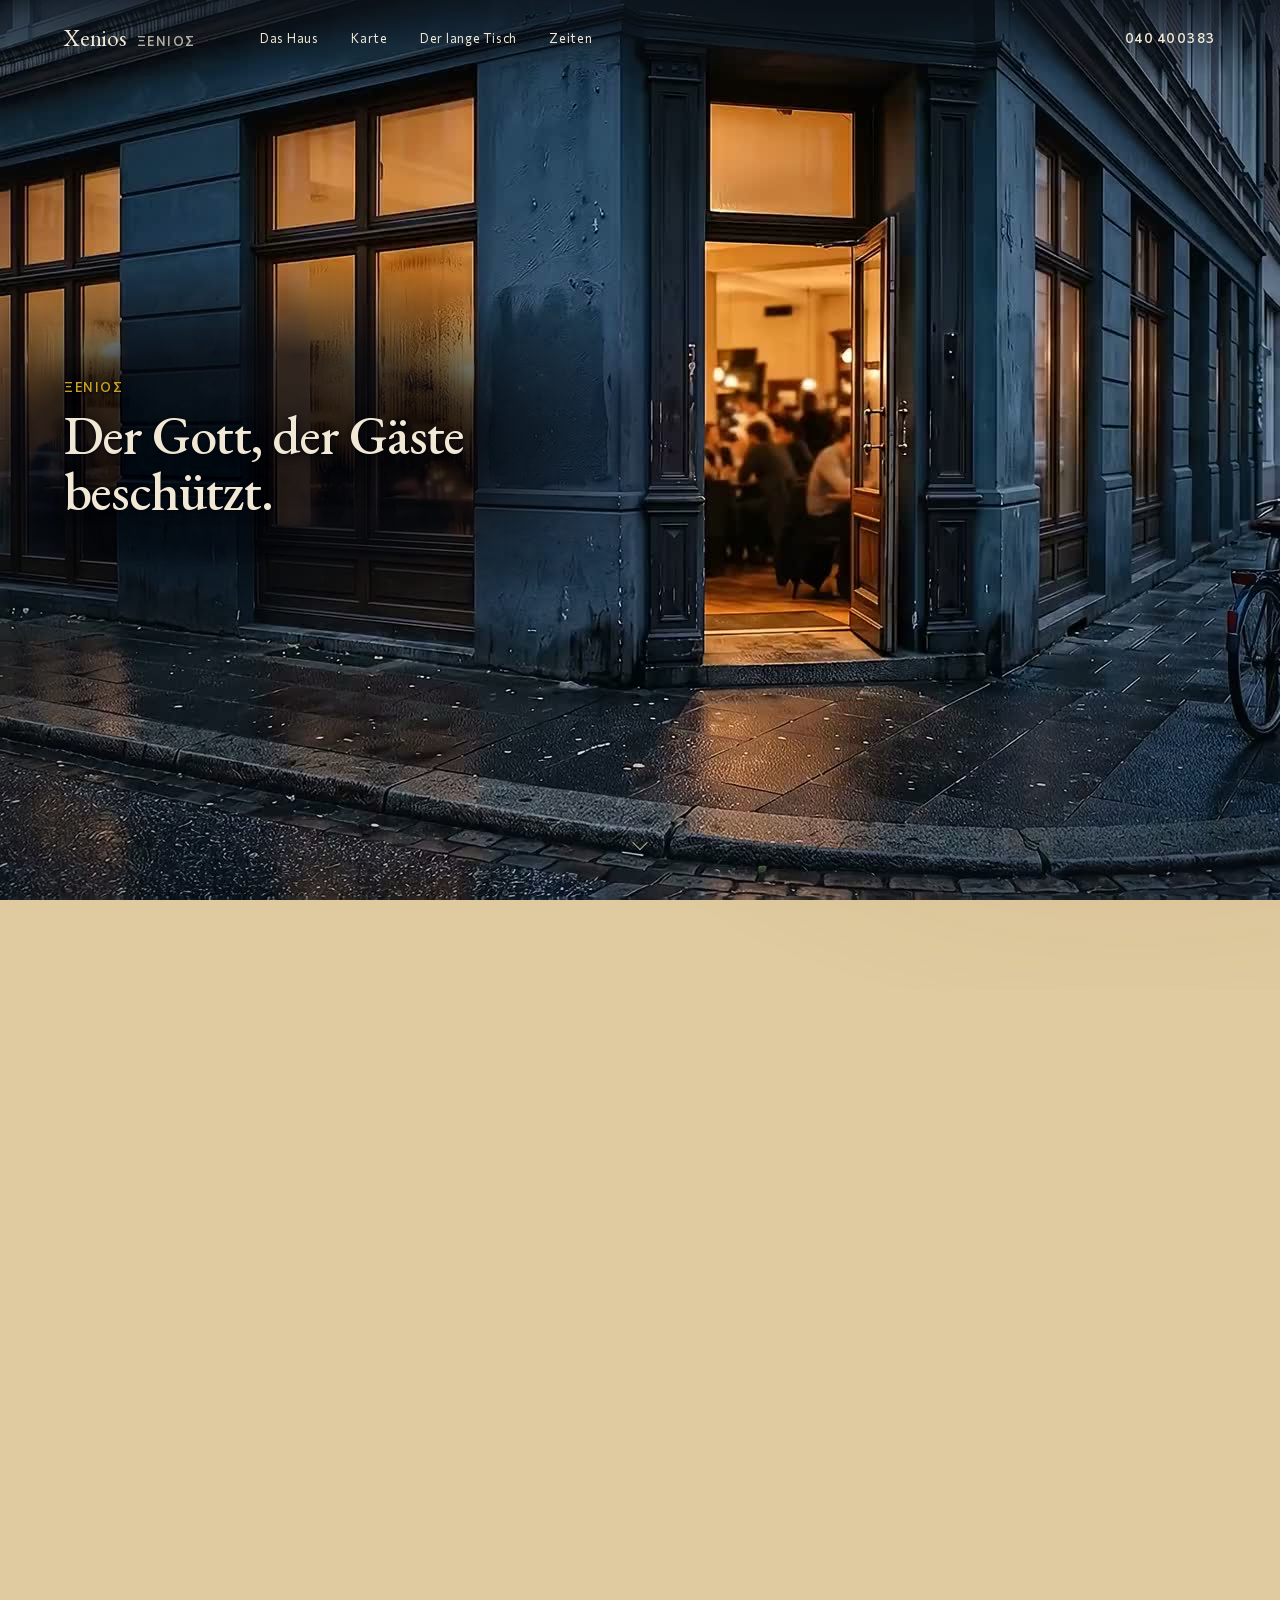
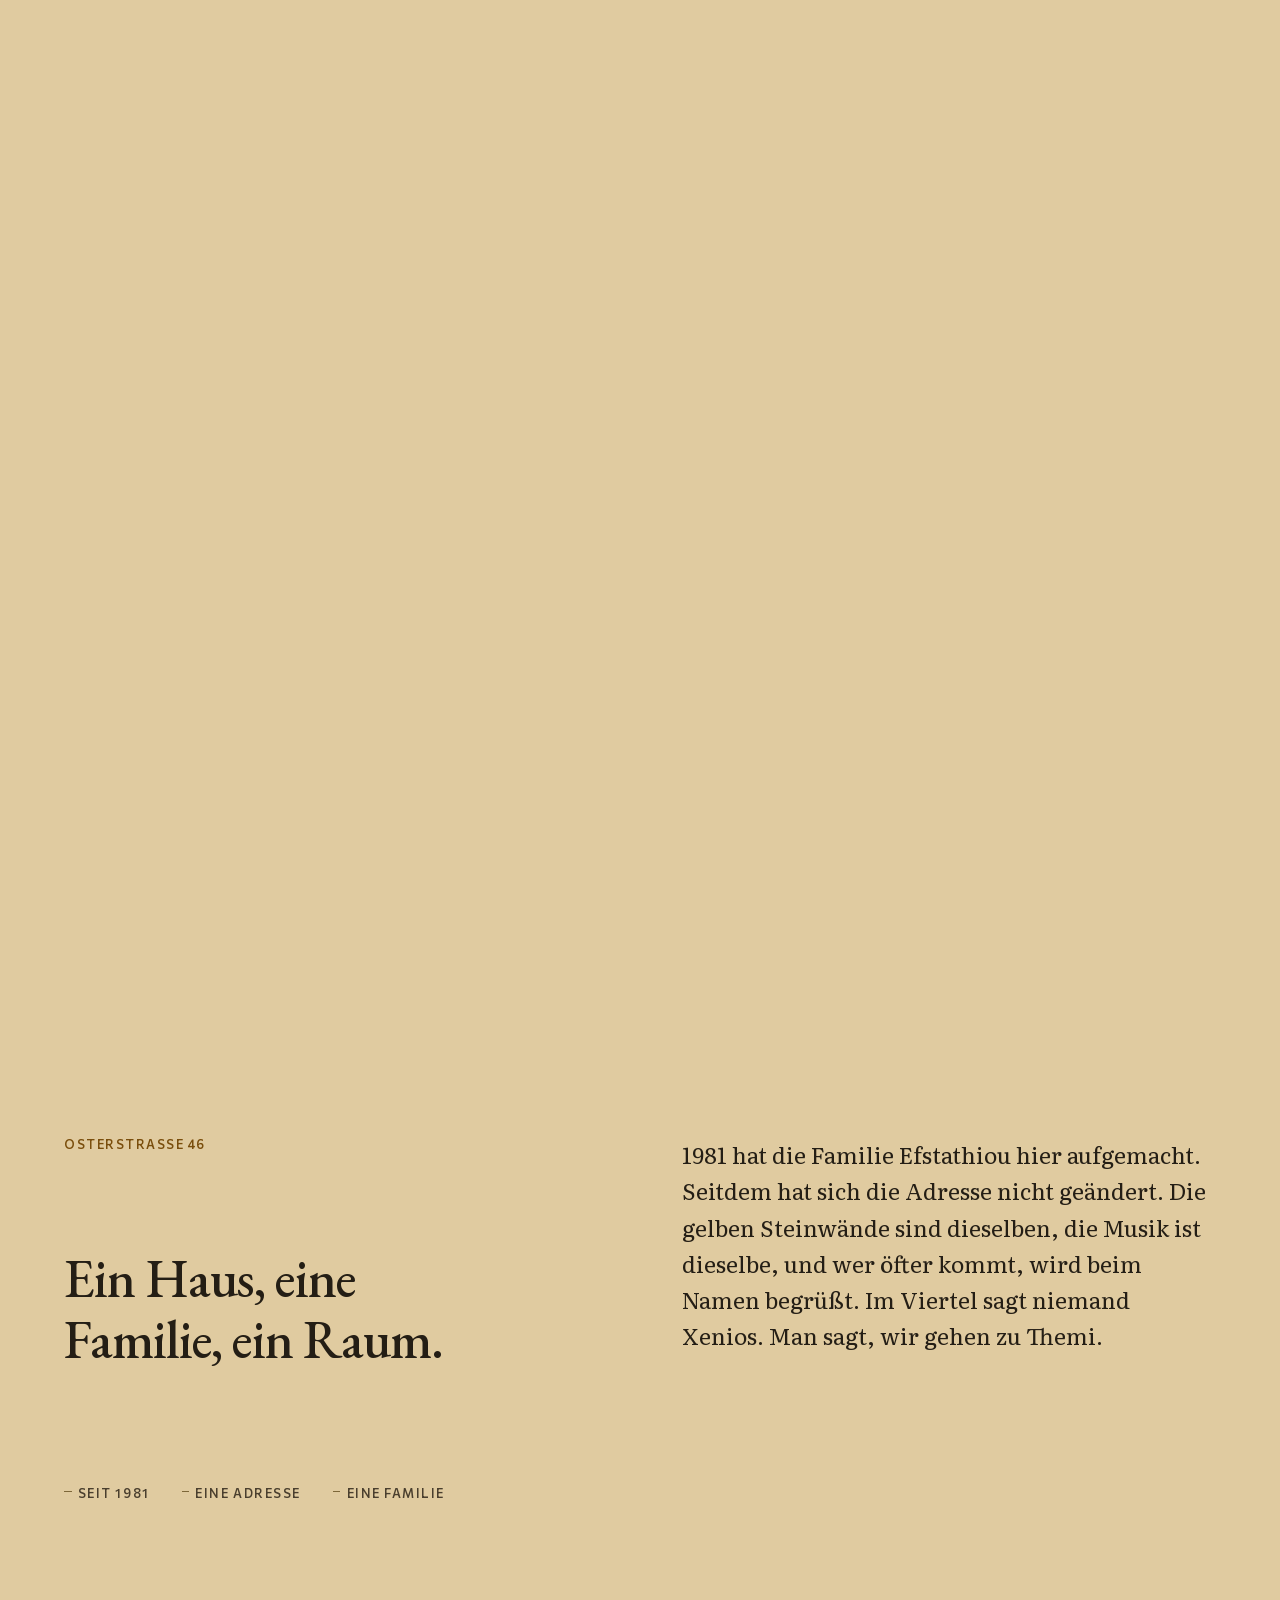
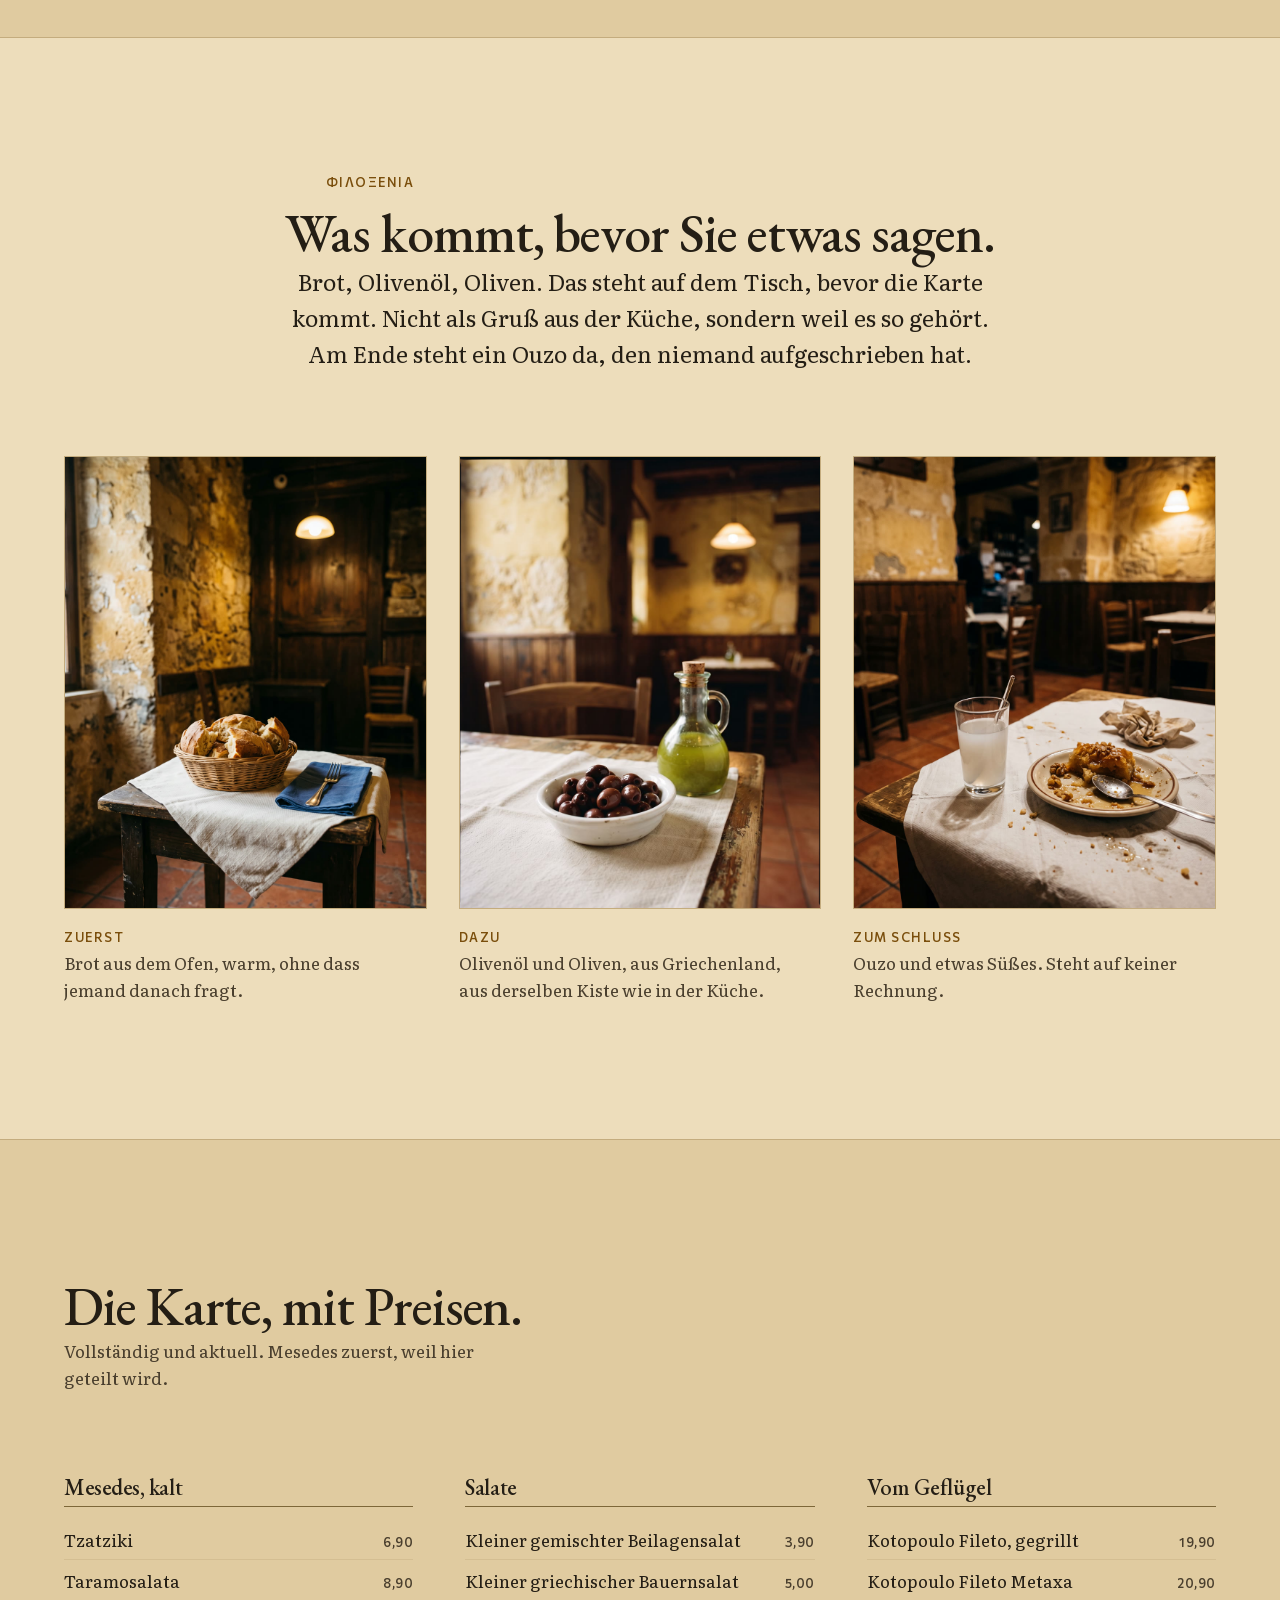
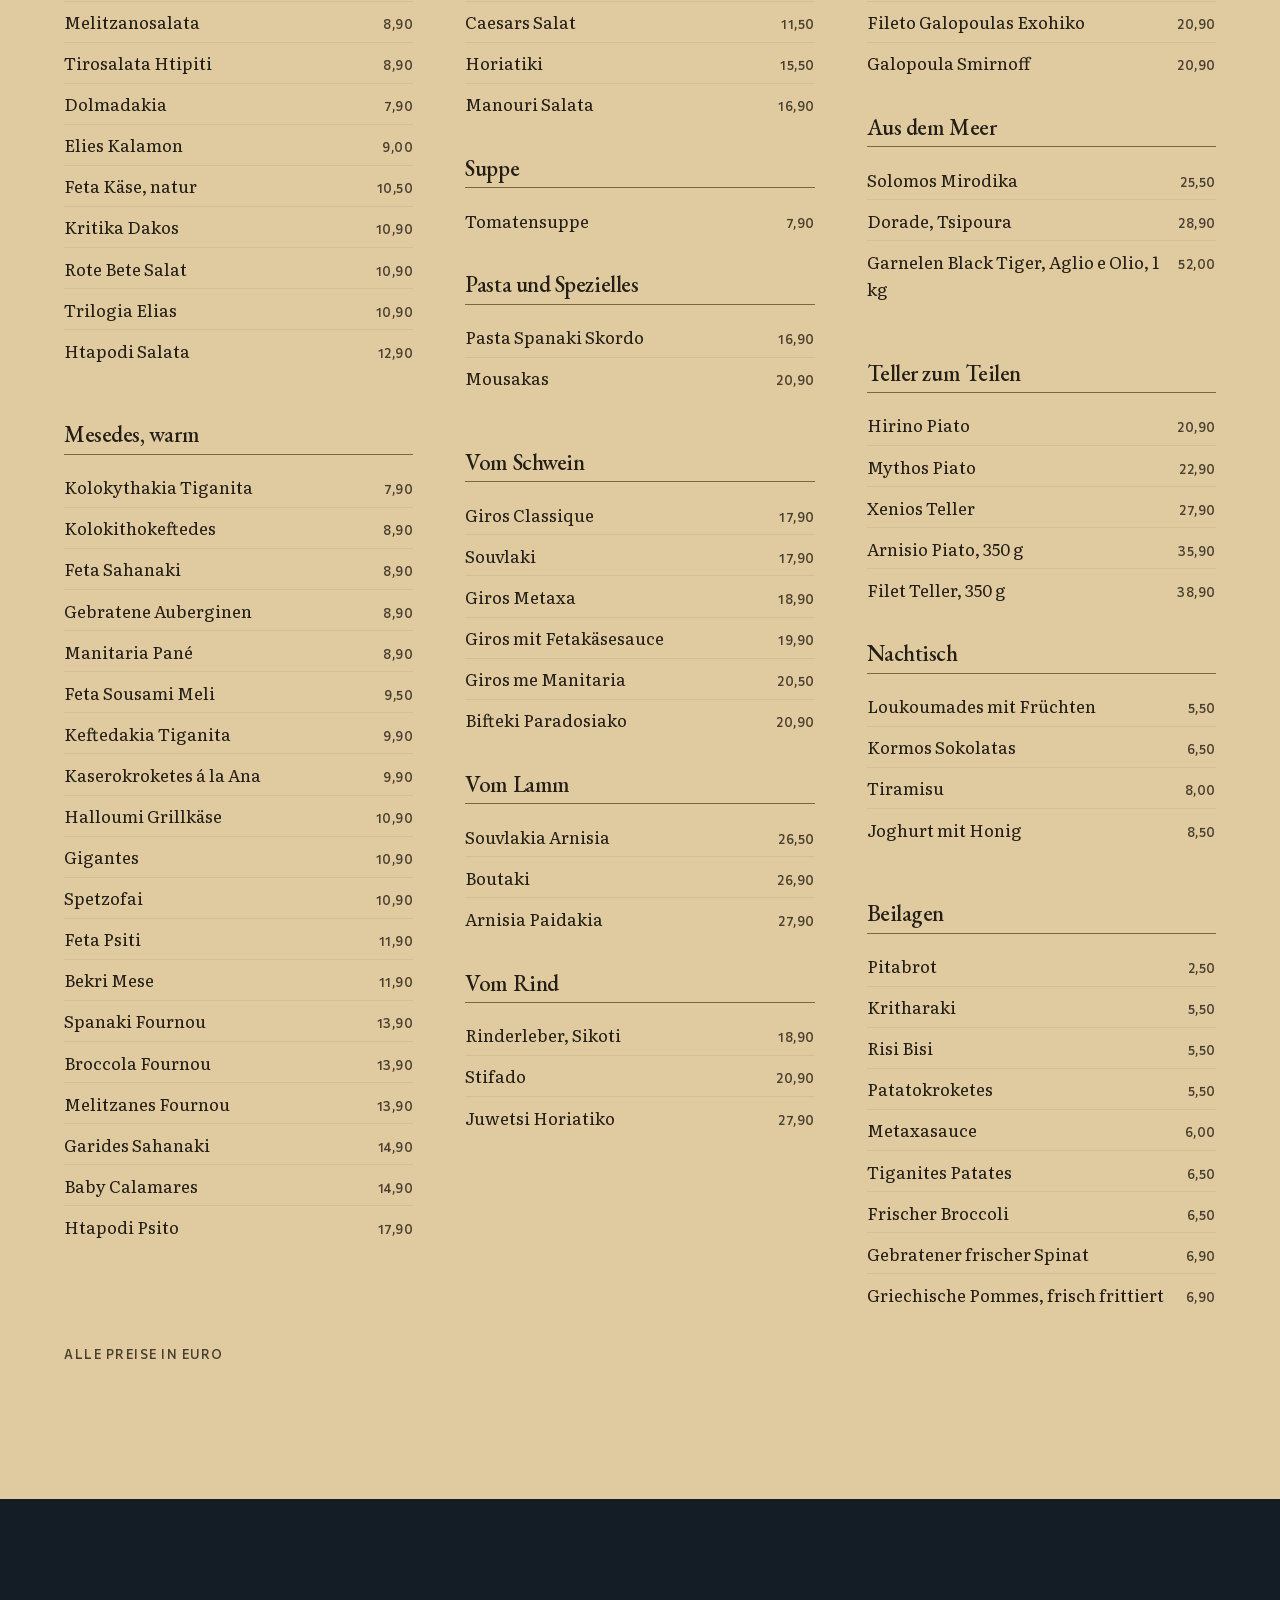
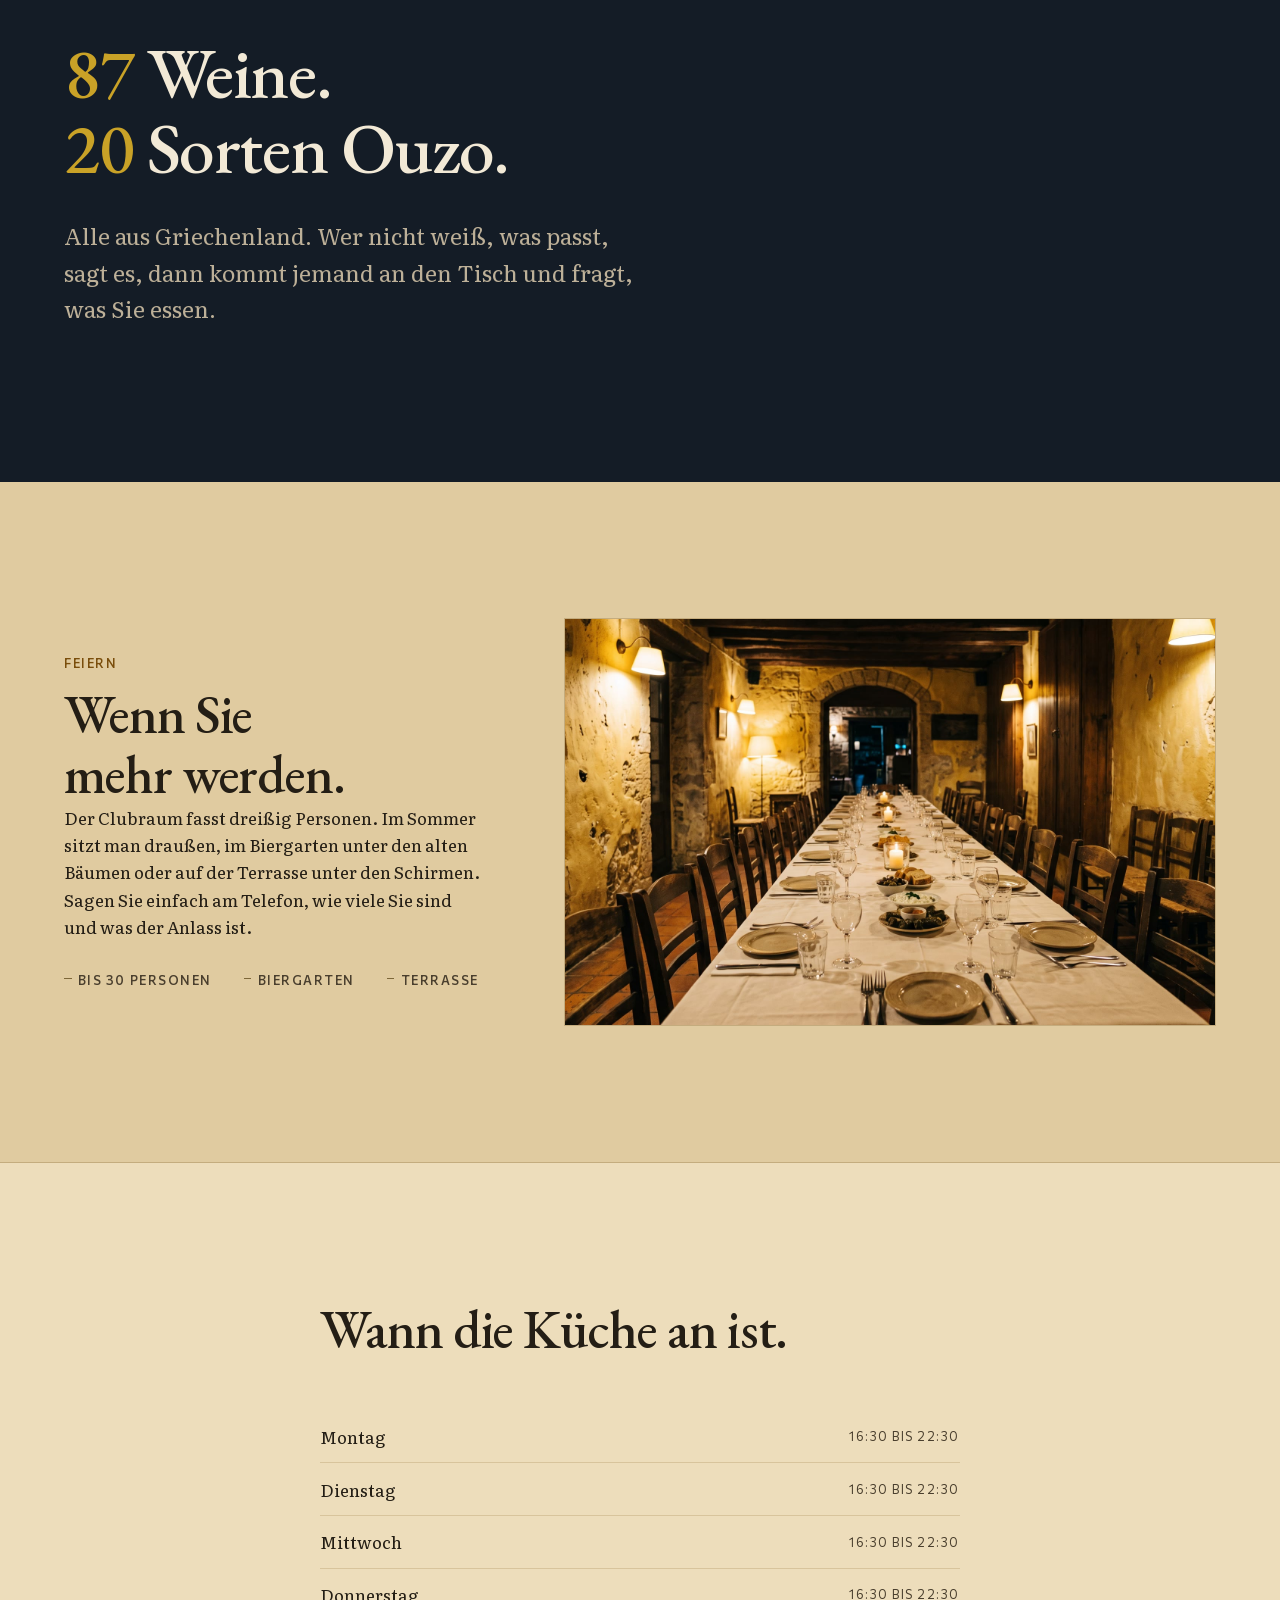
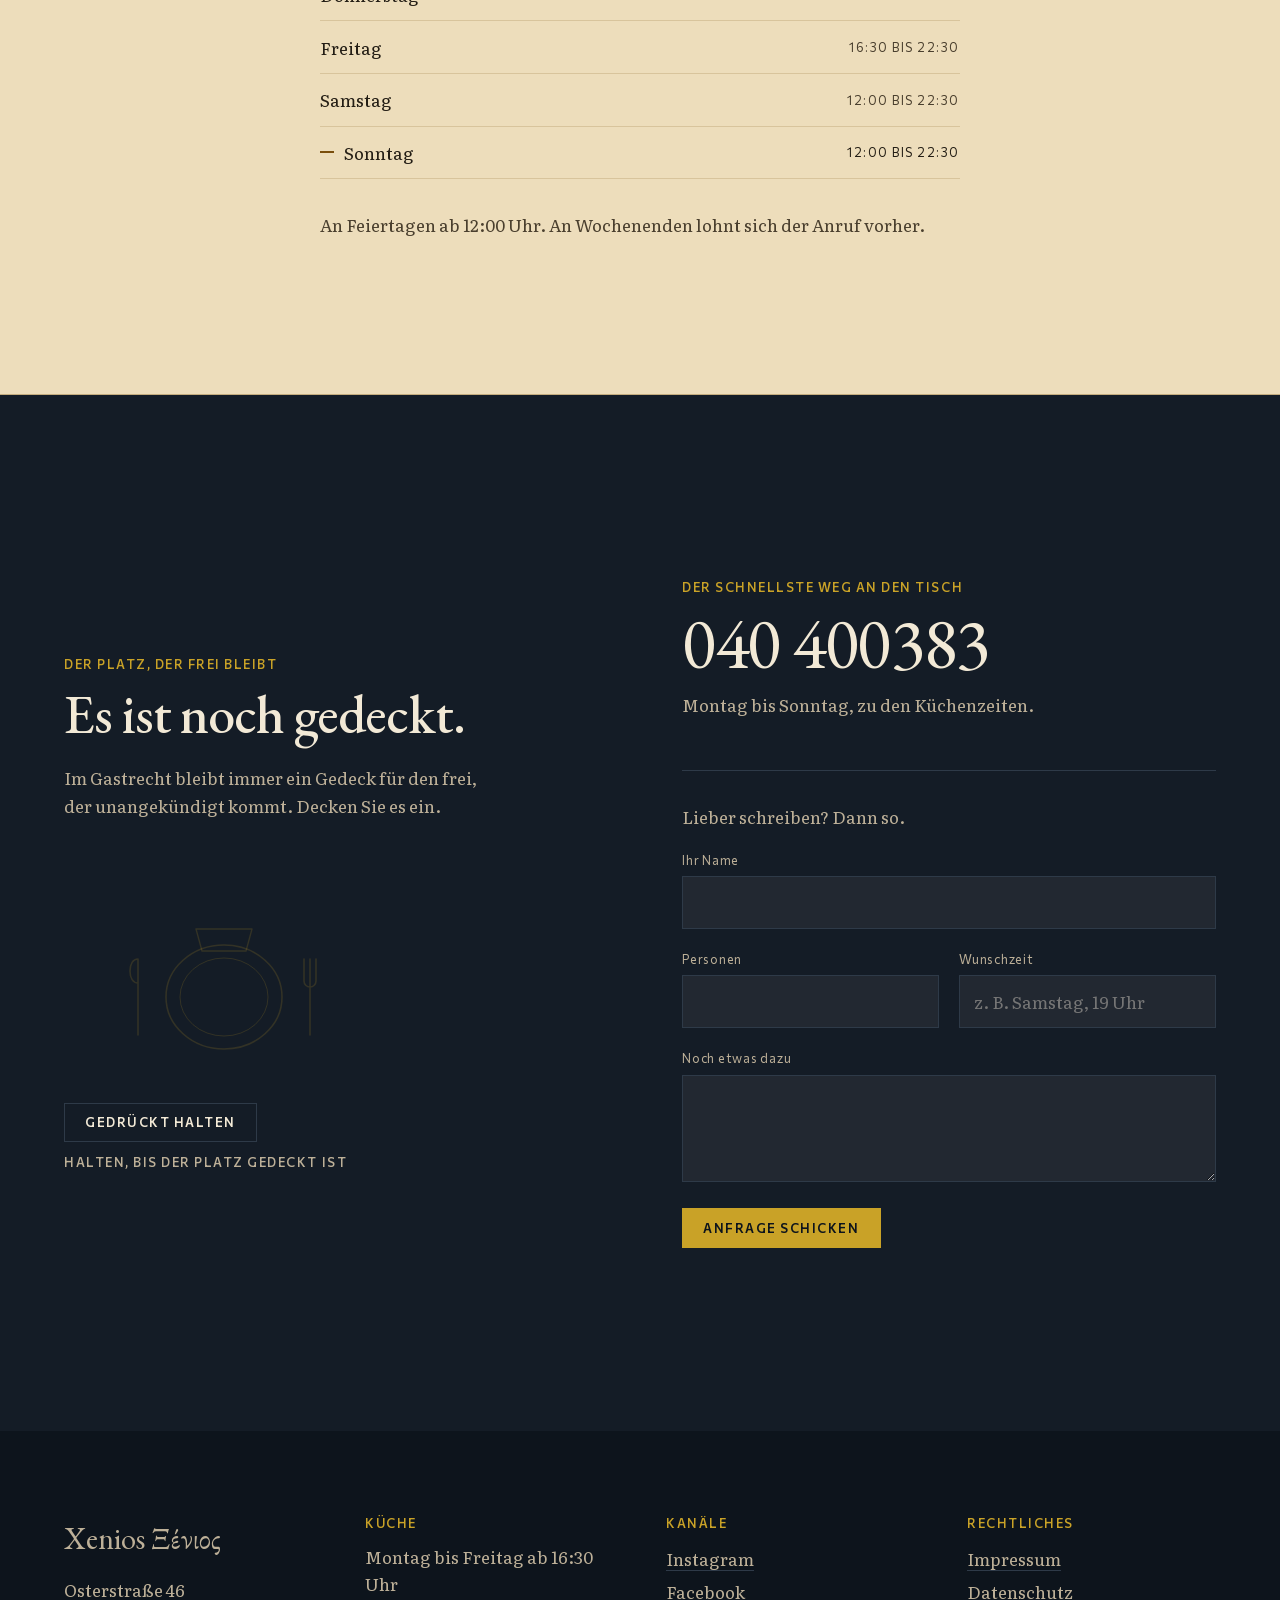
==== commit 012428bd: "Durchgang mit frischen Augen: vier Befunde abgearbeitet Der wichtigste zuerst: Die Telefonnummer war" ====
--- a/index.html
+++ b/index.html
@@ -357,8 +357,8 @@
 <section class="keller auf-nacht" id="keller" aria-labelledby="keller-titel">
   <div class="keller__innen">
     <h2 id="keller-titel" class="keller__zahl">
-      <span class="keller__ziffer" data-zaehler="87">87</span> Weine.
-      <span class="keller__ziffer" data-zaehler="20">20</span> Sorten Ouzo.
+      <span class="keller__paar"><span class="keller__ziffer" data-zaehler="87">87</span> Weine.</span>
+      <span class="keller__paar"><span class="keller__ziffer" data-zaehler="20">20</span> Sorten Ouzo.</span>
     </h2>
     <p class="keller__text">Alle aus Griechenland. Wer nicht weiß, was passt, sagt es,
     dann kommt jemand an den Tisch und fragt, was Sie essen.</p>
@@ -441,6 +441,7 @@
 
     <div class="platz__rechts" id="reservieren">
       <div class="ruf">
+        <p class="verdient" id="verdient" role="status">Ihr Gedeck liegt. Sagen Sie uns nur noch, wann.</p>
         <p class="ruf__vor label">Der schnellste Weg an den Tisch</p>
         <a class="ruf__nummer tel" href="tel:+4940400383">040 400383</a>
         <p class="ruf__nach">Montag bis Sonntag, zu den Küchenzeiten.</p>
--- a/css/style.css
+++ b/css/style.css
@@ -418,7 +418,10 @@
 
 .haus { padding: var(--r-7) var(--rand); }
 .haus__innen { max-width: var(--breite); margin: 0 auto; }
-.haus__text p { font-size: var(--s-1); max-width: 34ch; margin-top: var(--r-4); }
+.haus__text p {
+  font-size: var(--s-1); max-width: 42ch; margin-top: var(--r-4);
+  hyphens: none;
+}
 
 @media (min-width: 900px) {
   .haus__innen {
@@ -442,7 +445,10 @@
   border-block: 1px solid var(--linie);
 }
 .brot__kopf { max-width: var(--breite); margin: 0 auto var(--r-6); text-align: center; }
-.brot__lead { max-width: 52ch; margin-inline: auto; font-size: var(--s-1); }
+.brot__lead {
+  max-width: 56ch; margin-inline: auto; font-size: var(--s-1);
+  hyphens: none;
+}
 
 .dreier {
   max-width: var(--breite); margin: 0 auto; padding: 0;
@@ -513,8 +519,12 @@
 .keller__innen { max-width: var(--breite); margin: 0 auto; }
 .keller__zahl {
   font-size: var(--s-5); line-height: var(--lh-eng);
-  max-width: 18ch;
-}
+  max-width: 14ch;
+  text-wrap: balance;
+}
+/* Ziffer und Wort gehoeren zusammen, sonst steht die 20 allein am
+   Zeilenende und Sorten Ouzo faengt neu an. */
+.keller__paar { white-space: nowrap; }
 .keller__ziffer { color: var(--messing-hell); font-variant-numeric: tabular-nums; }
 .keller__text {
   margin-top: var(--r-4); color: var(--kalk-weich);
@@ -526,6 +536,7 @@
    ========================================================================== */
 
 .tisch { padding: var(--r-7) var(--rand); }
+.tisch__text p { max-width: 44ch; hyphens: none; }
 .tisch__bild {
   display: block; width: 100%; height: auto;
   aspect-ratio: 16 / 10; object-fit: cover;
@@ -583,7 +594,10 @@
 @media (min-width: 900px) {
   .platz__innen { grid-template-columns: 1fr 1fr; align-items: center; }
 }
-.platz__text { color: var(--kalk-weich); max-width: 38ch; margin-top: var(--r-3); }
+.platz__text {
+  color: var(--kalk-weich); max-width: 44ch; margin-top: var(--r-3);
+  hyphens: none;
+}
 
 /* Das Gedeck. Die Teile sitzen, waehrend gehalten wird. */
 .gedeck { margin-top: var(--r-5); }
@@ -593,7 +607,7 @@
   display: block; margin-bottom: var(--r-4);
 }
 .g-teil {
-  opacity: 0;
+  opacity: .17;
   transform: translateY(14px);
   transition: opacity 300ms var(--ease-aus), transform 380ms var(--ease-aus);
 }
@@ -617,12 +631,17 @@
 .gedeck__hinweis { margin: var(--r-2) 0 0; color: var(--kalk-weich); }
 .gedeck[data-fertig] .gedeck__knopf { border-color: var(--messing-hell); }
 
-/* Die Reservierung geht erst an, wenn gedeckt ist. */
-.platz__rechts {
-  opacity: .38;
-  transition: opacity var(--t-ruhig) var(--ease-aus);
-}
-.platz__rechts.an { opacity: 1; }
+/* Der Call to Action steht immer voll da. Wer anrufen will, soll anrufen,
+   ohne vorher etwas gedeckt zu haben. Verdient wird eine eigene Zeile,
+   nicht der Zugang zur Telefonnummer. */
+.verdient {
+  margin: 0 0 var(--r-3);
+  color: var(--messing-hell);
+  opacity: 0; transform: translateY(8px);
+  transition: opacity var(--t-ruhig) var(--ease-aus),
+              transform var(--t-ruhig) var(--ease-aus);
+}
+.platz__rechts.an .verdient { opacity: 1; transform: none; }
 
 .ruf { margin-bottom: var(--r-5); }
 .ruf__vor { color: var(--messing-hell); margin: 0 0 var(--r-2); }
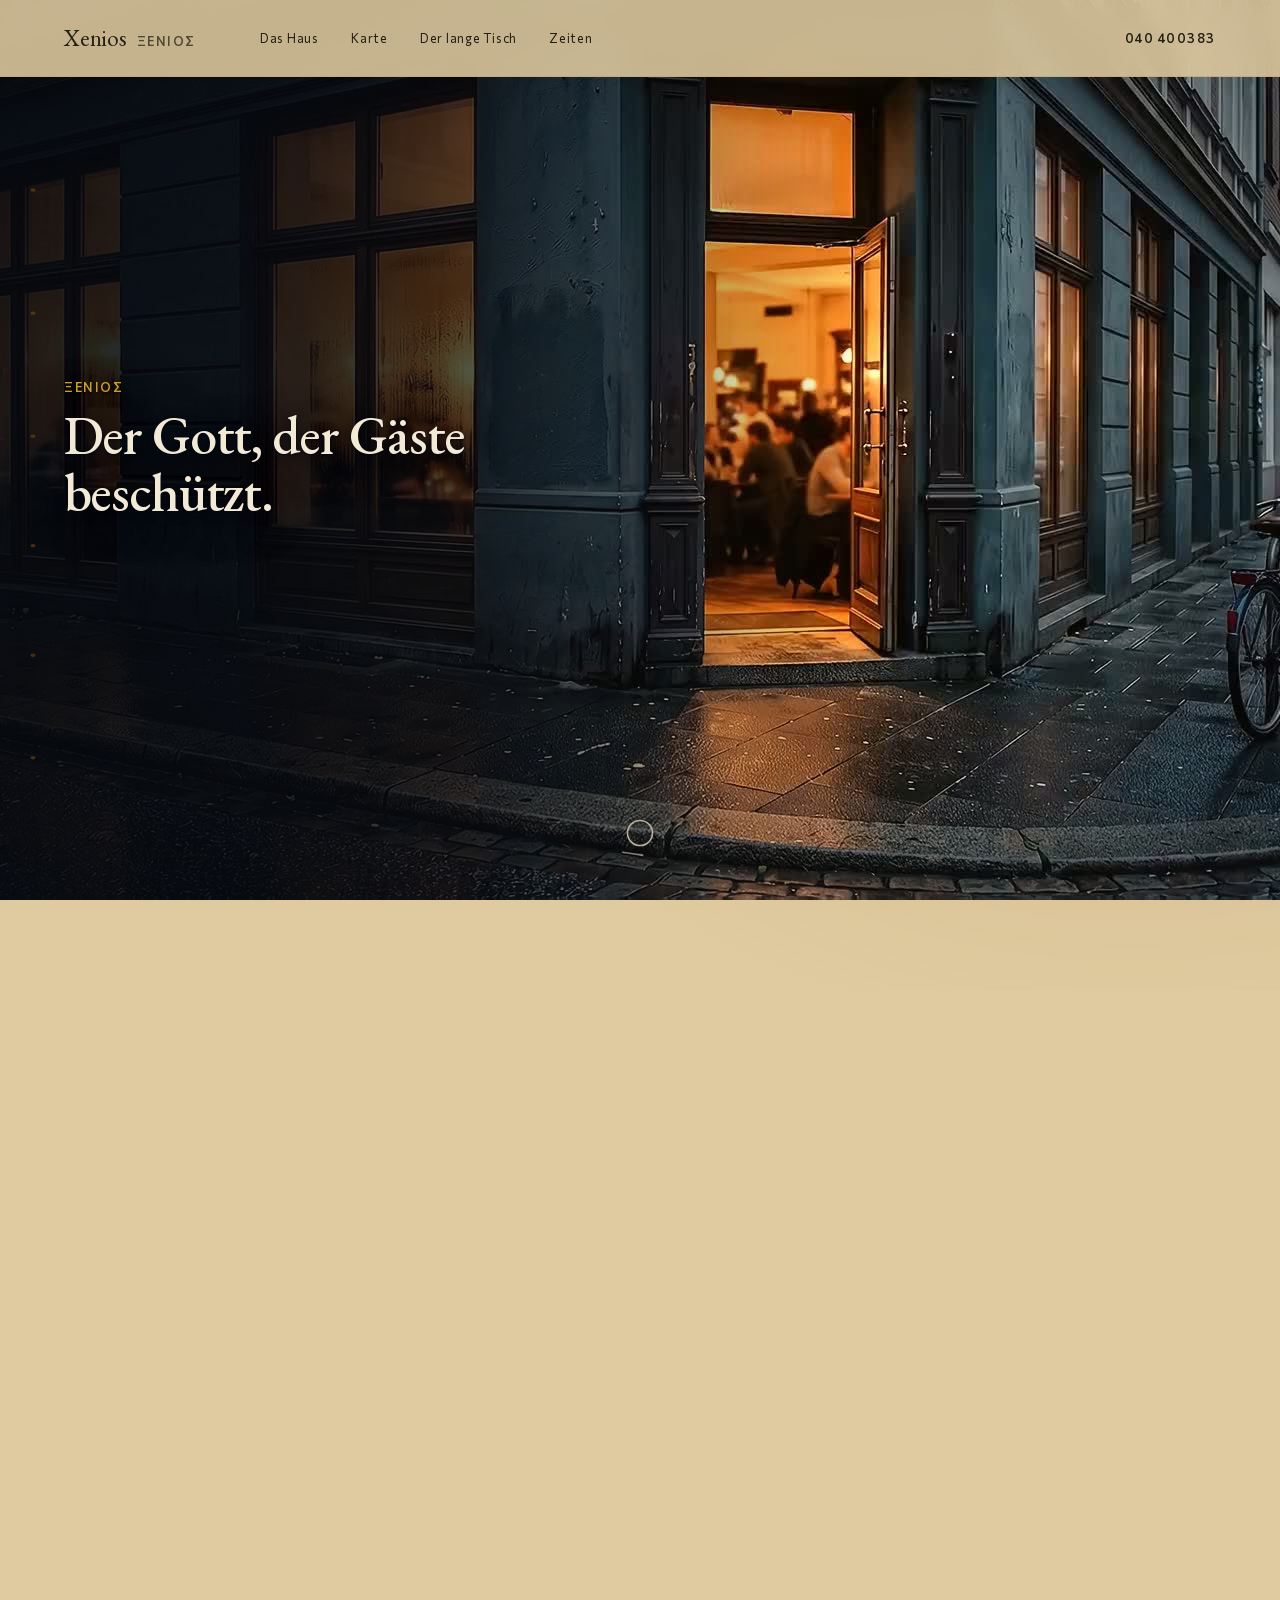
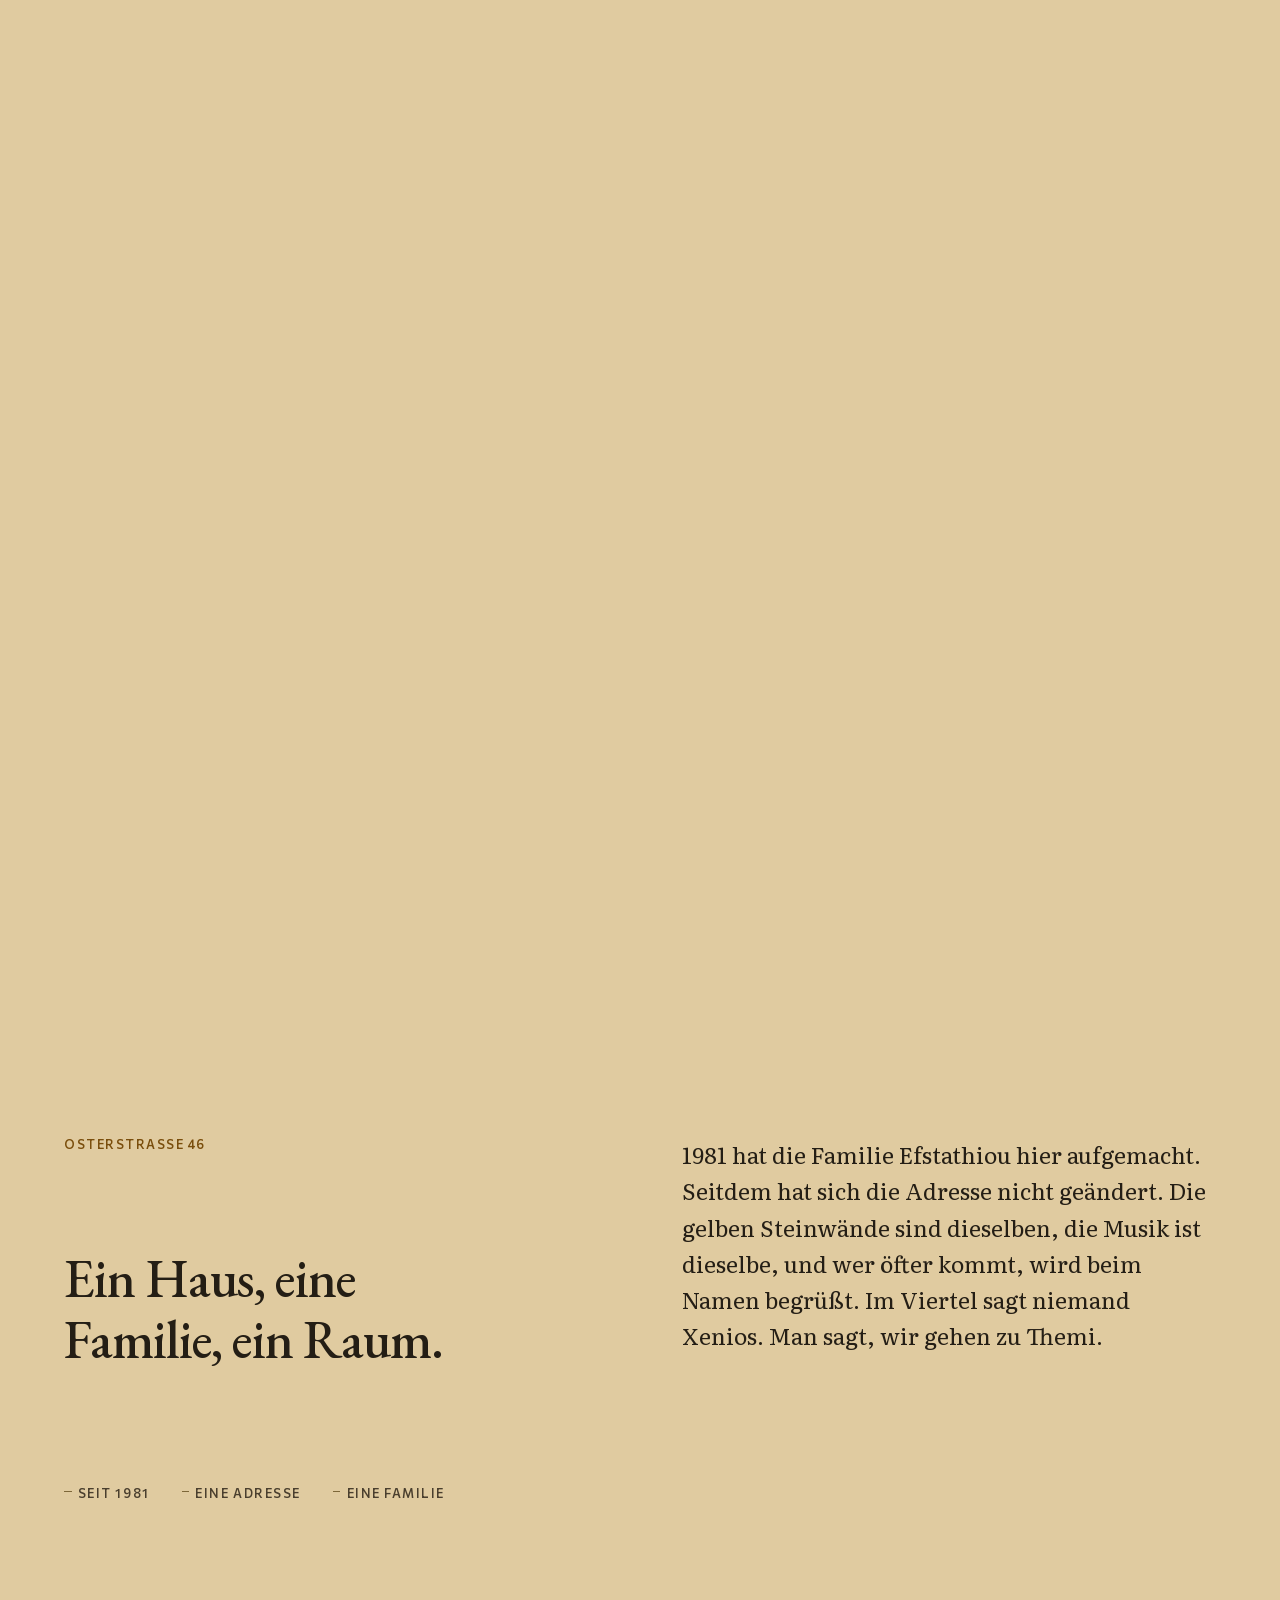
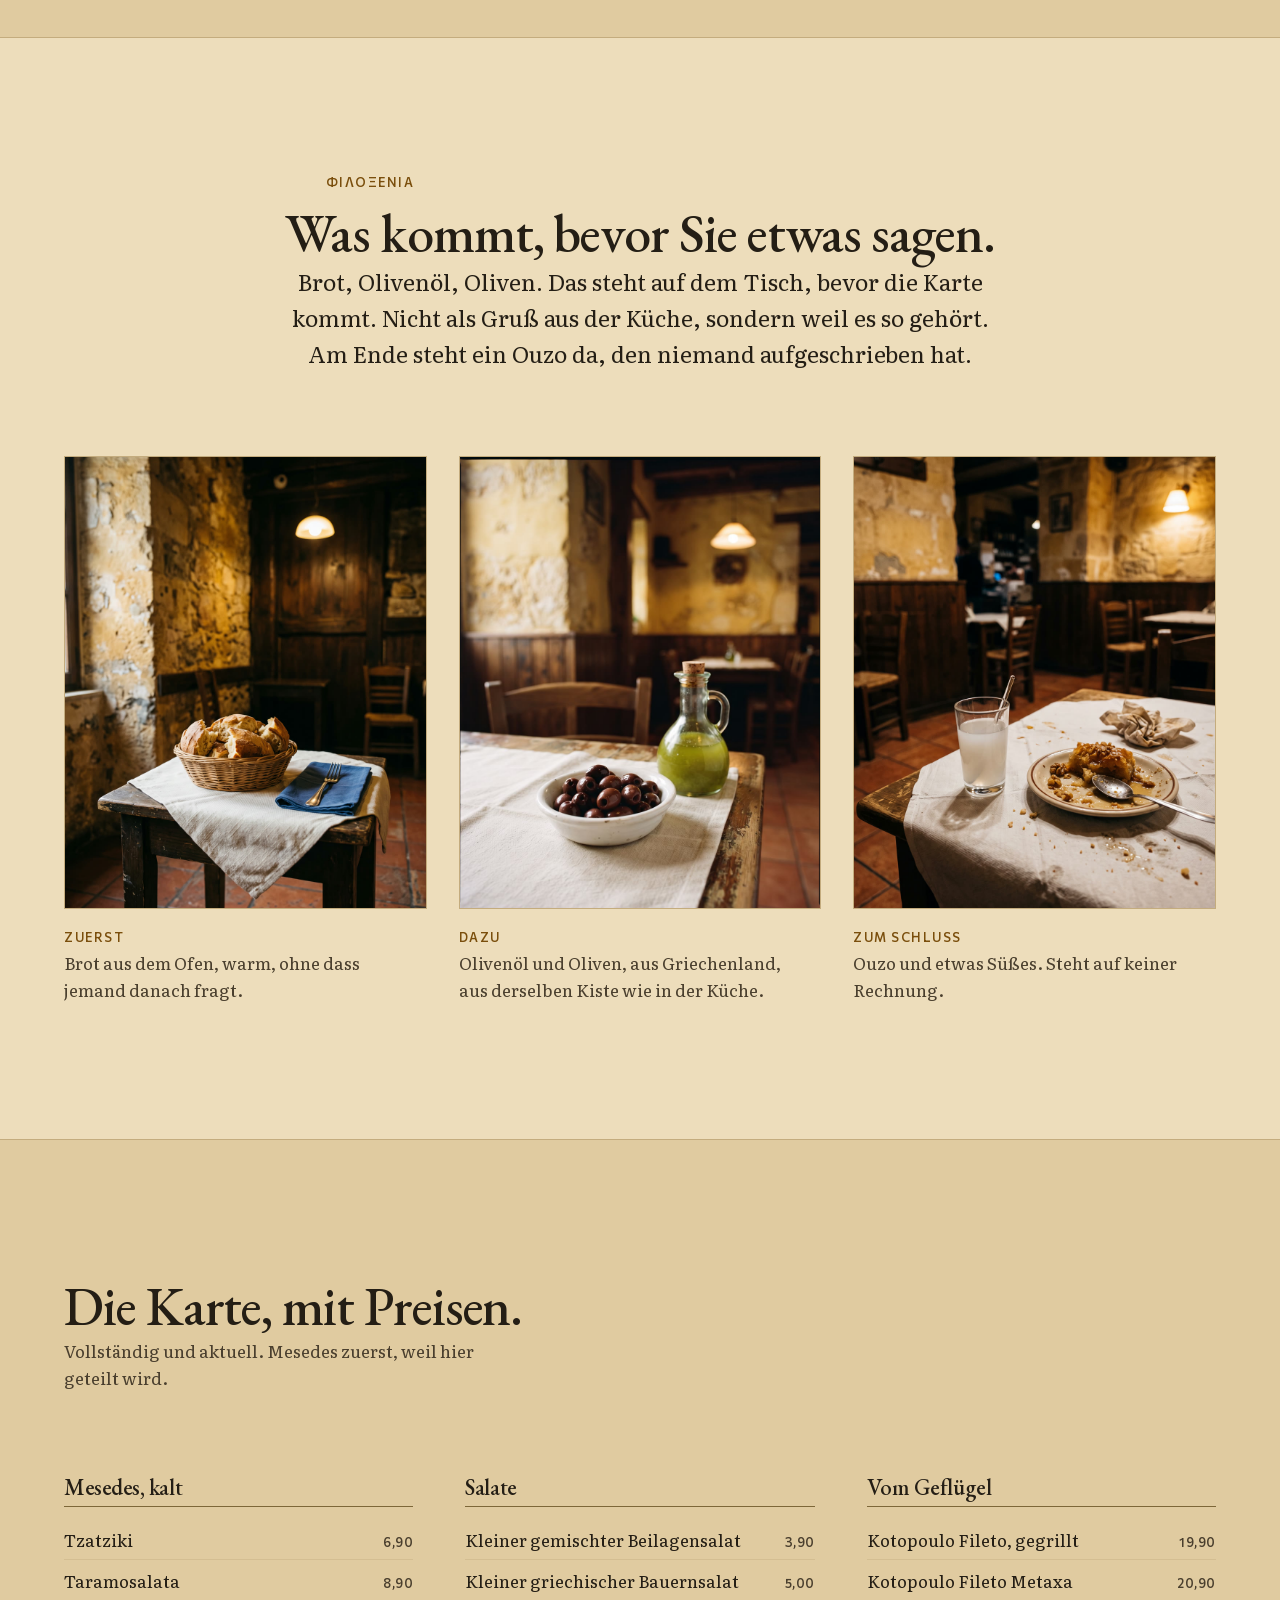
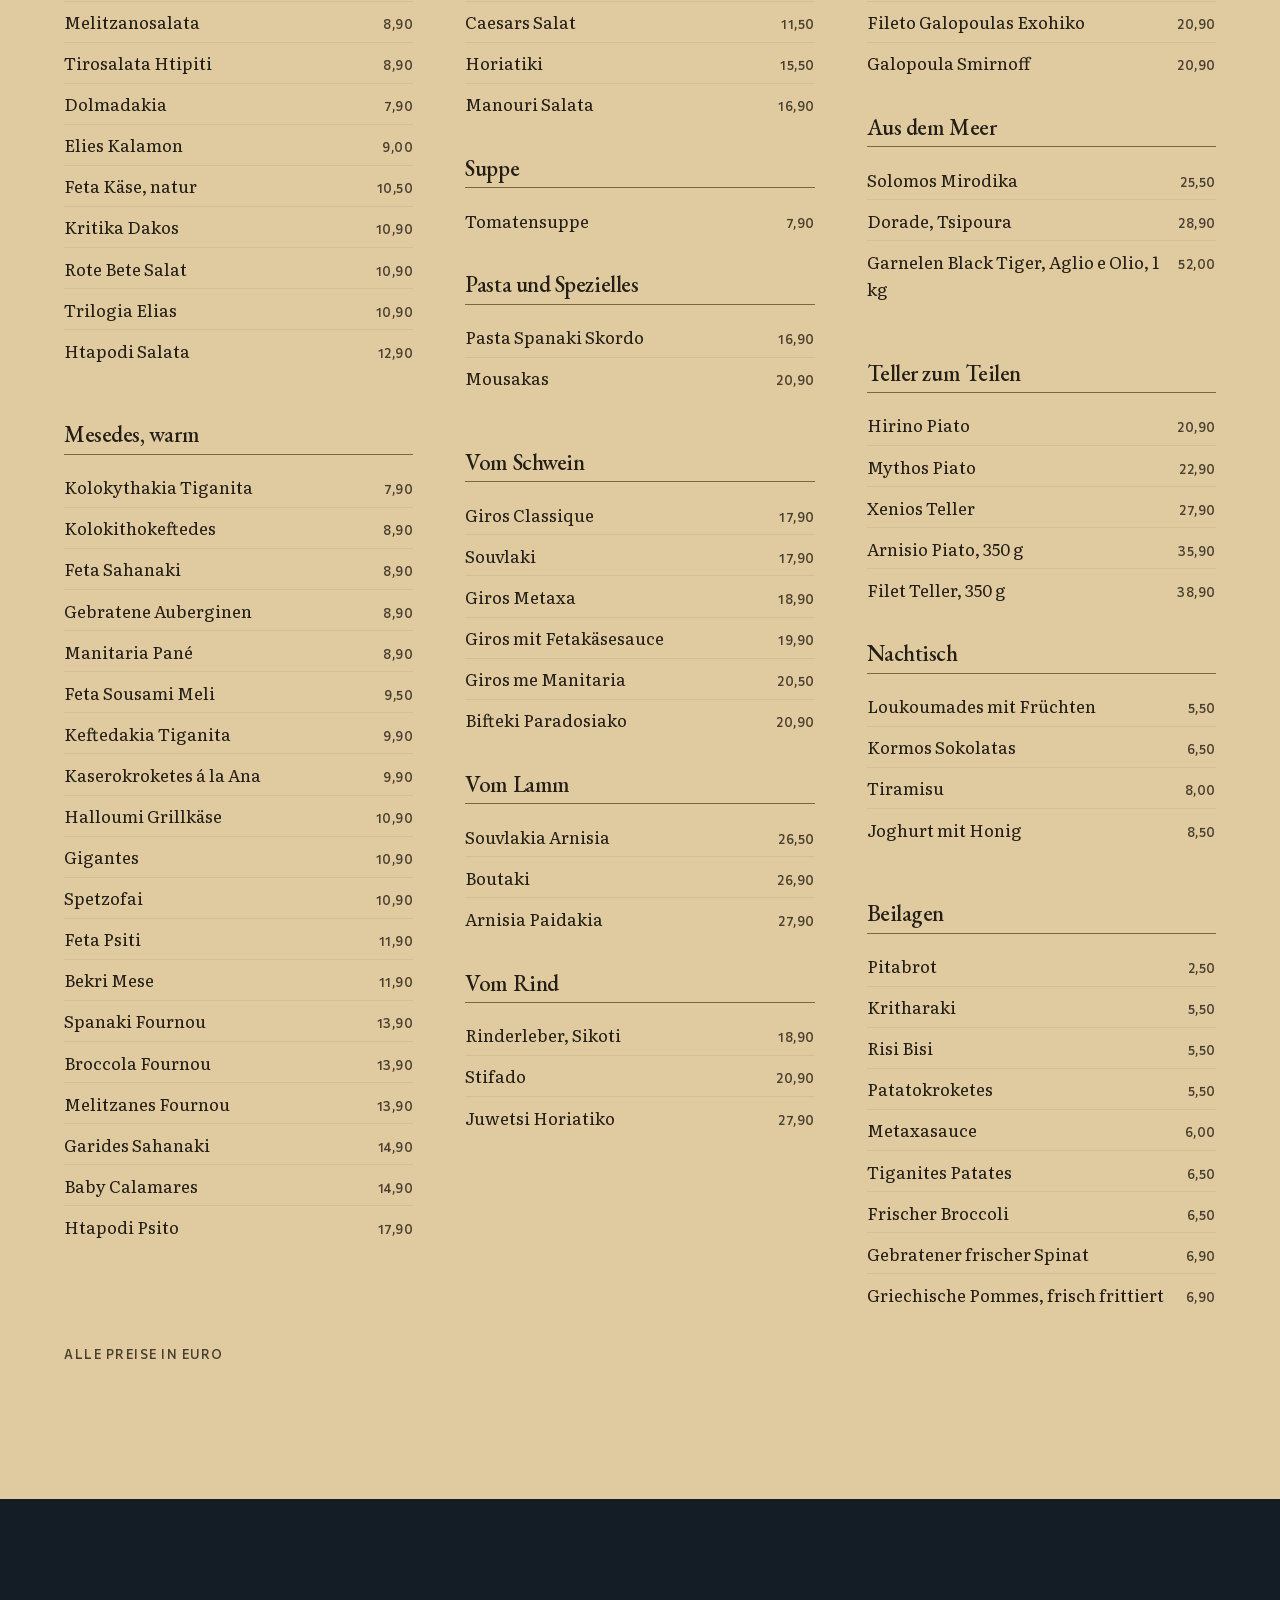
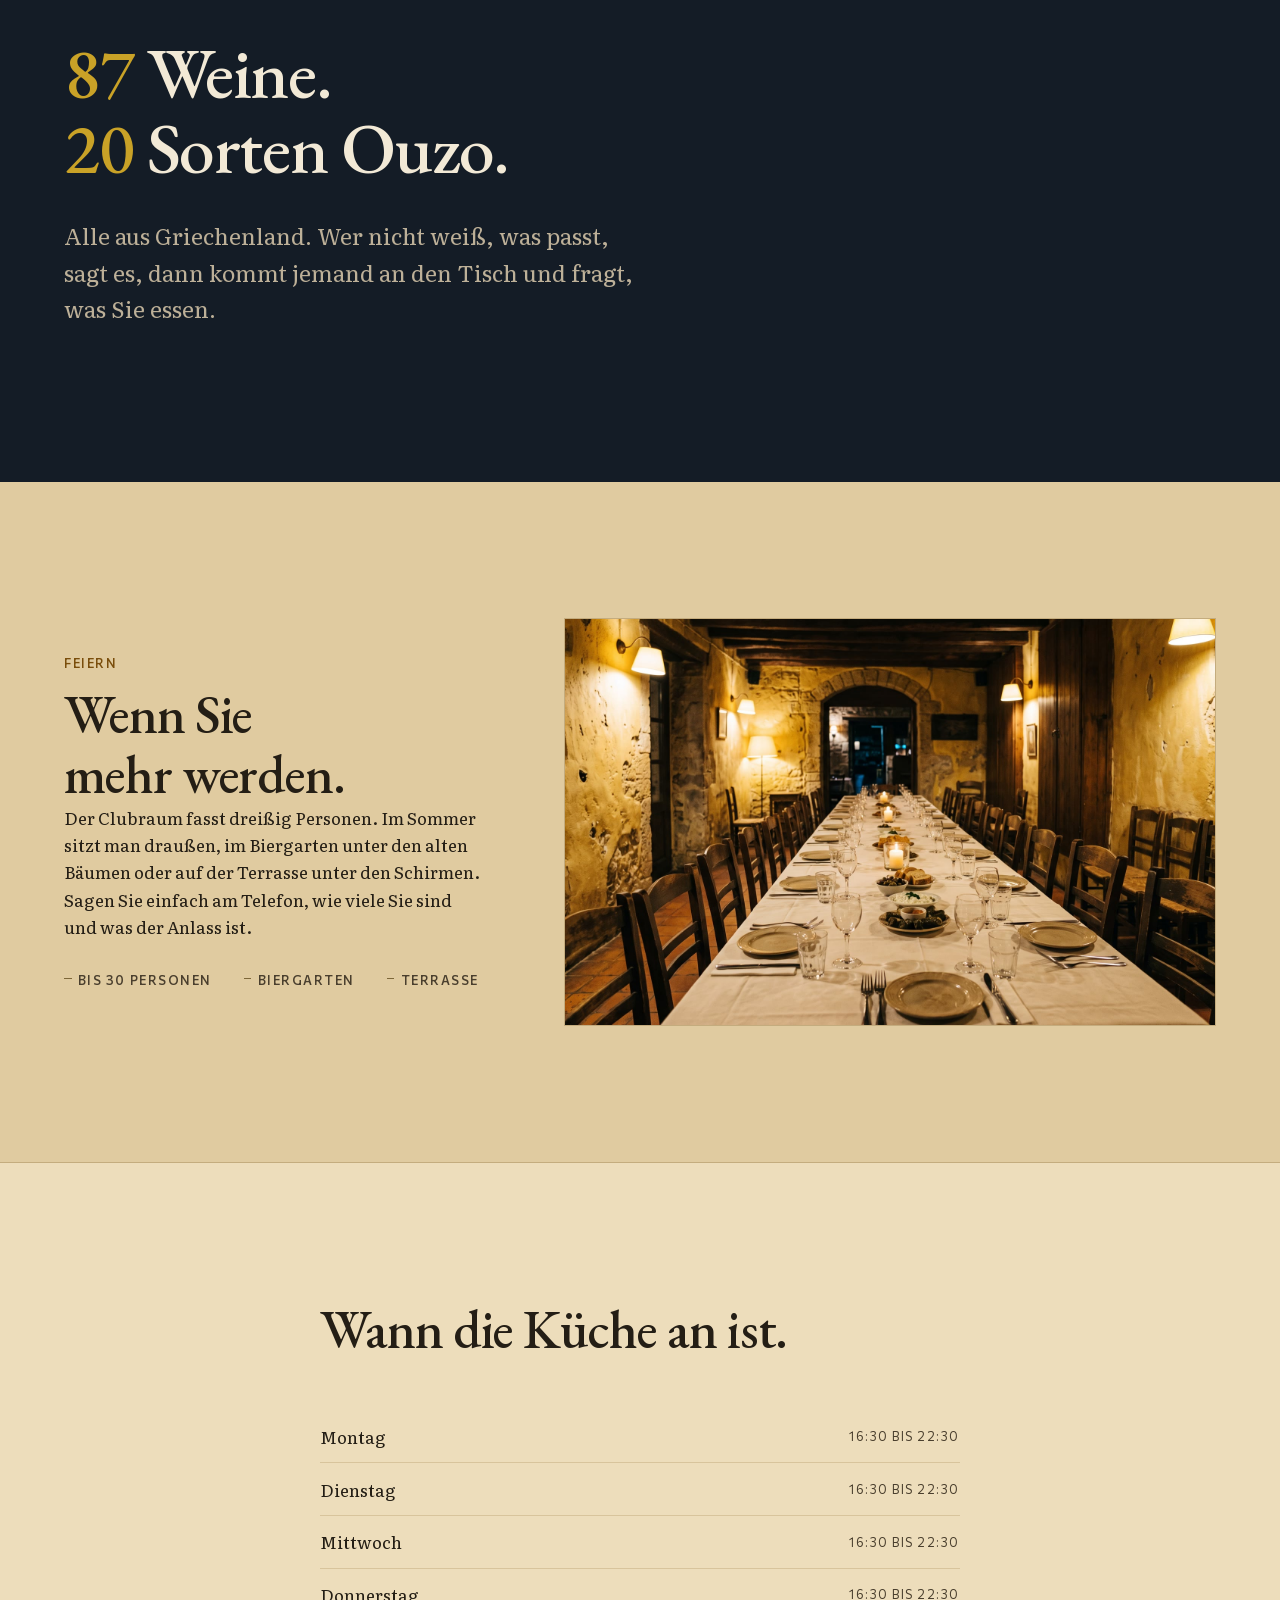
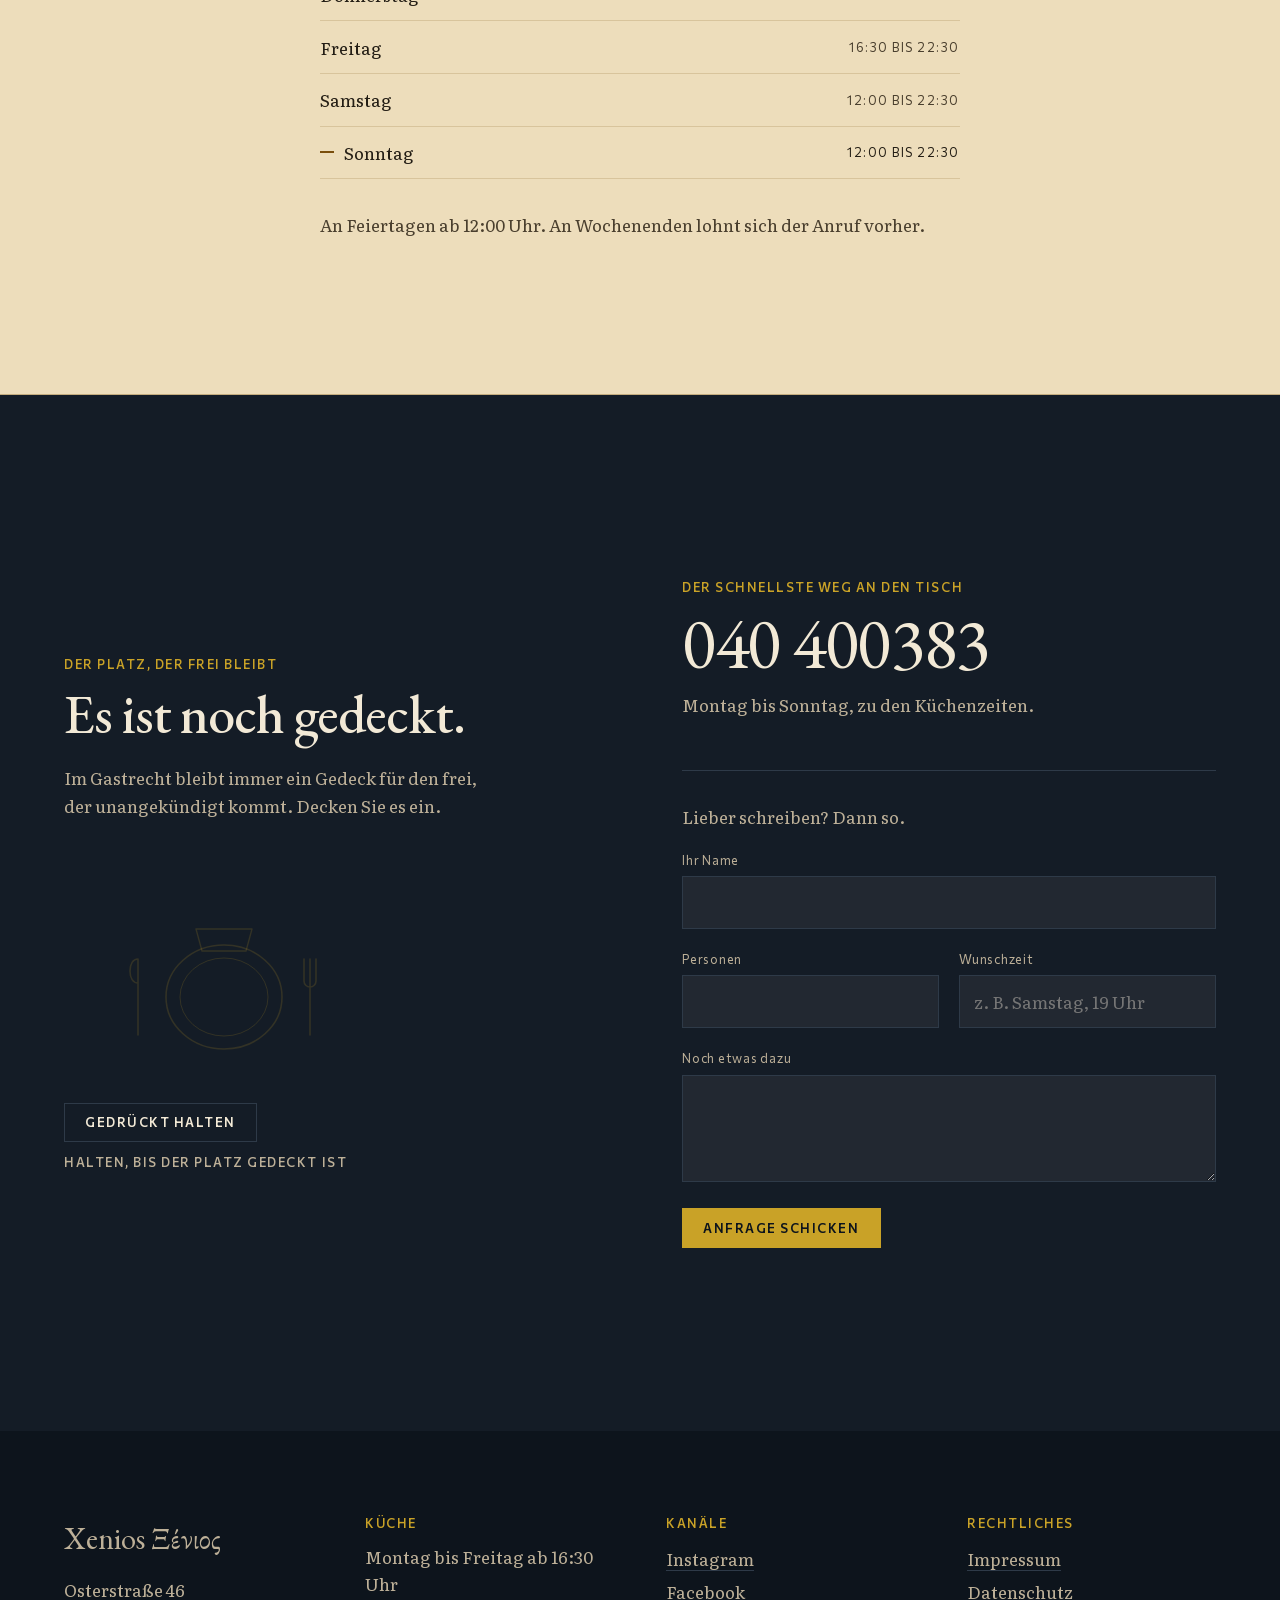
==== commit b41f8cf4: "Vier Rückmeldungen umgesetzt: Handy, Wärme, Scrims, Call to Action Handy hatte gar keine Bewegung. E" ====
--- a/index.html
+++ b/index.html
@@ -85,6 +85,15 @@
          Seite steht. -->
     <div class="scrim" aria-hidden="true"></div>
 
+    <!-- Die Scrims der Baender. Sie liegen als eigene Ebenen auf der Buehne
+         und laufen vom Bildrand nach innen aus. Frueher hingen sie als
+         Ellipse am Textkasten, und eine begrenzte Ellipse hat immer eine
+         Kante: Das las sich als dunkler Kasten hinter der Schrift. Was am
+         Rand beginnt, hat keine sichtbare Kante. -->
+    <div class="bandscrim bandscrim--links" id="scrim-links" aria-hidden="true"></div>
+    <div class="bandscrim bandscrim--rechts" id="scrim-rechts" aria-hidden="true"></div>
+    <div class="bandscrim bandscrim--settle" id="scrim-settle" aria-hidden="true"></div>
+
     <svg class="ring" id="ring" viewBox="0 0 48 48" aria-hidden="true">
       <circle cx="24" cy="24" r="20" fill="none" stroke="currentColor" stroke-width="2.5"
               stroke-dasharray="126" style="stroke-dashoffset:var(--ld,126)"/>
@@ -116,7 +125,10 @@
         <p class="band__zeile band__zeile--gross">Ihr Platz steht bereit.</p>
         <p class="band__sub">Osterstraße 46, Eimsbüttel. Küche bis 22:30 Uhr.</p>
         <p class="band__cta">
-          <a class="knopf knopf--hell" href="tel:+4940400383">Tisch reservieren: 040 400383</a>
+          <a class="rufcta" href="tel:+4940400383">
+            <span class="rufcta__label label">Tisch reservieren</span>
+            <span class="rufcta__nummer">040 400383</span>
+          </a>
         </p>
       </div>
     </div>
@@ -127,7 +139,12 @@
       <p class="ruhehero__eyebrow label" lang="el">Ξένιος</p>
       <p class="ruhehero__titel">Der Gott, der Gäste beschützt.<br>Nach ihm ist dieses Haus benannt.</p>
       <p class="ruhehero__sub">Griechische Küche an der Osterstraße, seit 1981 dieselbe Familie.</p>
-      <p><a class="knopf knopf--hell" href="tel:+4940400383">Tisch reservieren: 040 400383</a></p>
+      <p class="ruhehero__cta">
+        <a class="rufcta" href="tel:+4940400383">
+          <span class="rufcta__label label">Tisch reservieren</span>
+          <span class="rufcta__nummer">040 400383</span>
+        </a>
+      </p>
     </div>
 
     <div class="wink" id="wink" aria-hidden="true"><span></span></div>
--- a/css/style.css
+++ b/css/style.css
@@ -215,32 +215,32 @@
 /* 2. Der Band-Scrim, zweiseitig.
    Die Mittelbahn gehoert dem Weg zum Tisch und bleibt hell. Deshalb sitzt
    die Ellipse auf der jeweiligen Spalte, nicht quer ueber die Mitte. */
-/* Die Groesse ist hier wichtiger als die Tiefe.
-   Gemessen hat der schlimmste Pixel 0.52 Deckung gebraucht, der Verlauf
-   hatte in der Spitze schon 0.66. Er war nur zu klein und sass ausserhalb
-   der Mitte, deshalb lag ein Glanzlicht neben ihm und schlug durch die
-   Schrift. Der Verlauf deckt jetzt die ganze Textflaeche und laeuft erst
-   am Rand des Kastens aus. Die Mittelbahn bleibt trotzdem hell, weil jedes
-   Band nur auf seiner eigenen Spalte sitzt. */
-.band::before {
-  content: ""; position: absolute; inset: -100% -34%;
-  pointer-events: none; z-index: -1;
-  opacity: calc(.25 + .75 * var(--k, 1));
-}
-.band--links::before {
-  background: radial-gradient(ellipse 62% 46% at 46% 50%,
-              rgba(5,8,14,.80) 0%, rgba(5,8,14,.78) 50%,
-              rgba(5,8,14,.46) 72%, rgba(5,8,14,0) 100%);
-}
-.band--rechts::before {
-  background: radial-gradient(ellipse 62% 46% at 54% 50%,
-              rgba(5,8,14,.80) 0%, rgba(5,8,14,.78) 50%,
-              rgba(5,8,14,.46) 72%, rgba(5,8,14,0) 100%);
-}
-.band--settle::before {
-  background: radial-gradient(ellipse 58% 50% at 50% 48%,
-              rgba(5,8,14,.80) 0%, rgba(5,8,14,.78) 50%,
-              rgba(5,8,14,.46) 72%, rgba(5,8,14,0) 100%);
+/* Die Scrims der Baender liegen als eigene Ebenen auf der Buehne und
+   laufen vom Bildrand nach innen aus.
+
+   Vorher hingen sie als Ellipse am Textkasten. Eine begrenzte Ellipse hat
+   aber immer eine Kante, und die las sich als dunkler Kasten hinter der
+   Schrift. Ein Verlauf, der am Bildrand anfaengt, kann keine Kante zeigen,
+   weil sein dunkles Ende ausserhalb liegt. Die Mittelbahn bleibt hell,
+   weil die seitlichen Verlaeufe vorher auslaufen. */
+.bandscrim {
+  position: absolute; inset: 0; z-index: 3;
+  pointer-events: none; opacity: 0;
+}
+.bandscrim--links {
+  background: linear-gradient(to right,
+    rgba(6,9,15,.88) 0%, rgba(6,9,15,.85) 24%, rgba(6,9,15,.68) 38%,
+    rgba(6,9,15,.30) 52%, rgba(6,9,15,0) 66%);
+}
+.bandscrim--rechts {
+  background: linear-gradient(to left,
+    rgba(6,9,15,.88) 0%, rgba(6,9,15,.85) 24%, rgba(6,9,15,.68) 38%,
+    rgba(6,9,15,.30) 52%, rgba(6,9,15,0) 66%);
+}
+.bandscrim--settle {
+  background: linear-gradient(to bottom,
+    rgba(6,9,15,.90) 0%, rgba(6,9,15,.85) 24%, rgba(6,9,15,.62) 42%,
+    rgba(6,9,15,.24) 58%, rgba(6,9,15,0) 72%);
 }
 
 .band--links  { left: var(--rand); top: 50%; transform: translateY(-50%); }
@@ -379,31 +379,67 @@
 .ruhehero__sub { margin: var(--r-3) 0 var(--r-4); color: var(--kalk-weich); }
 .ruhehero .knopf { text-shadow: none; }
 
-@media (max-width: 720px),
-       (orientation: portrait) and (max-width: 1024px),
-       (orientation: portrait) and (pointer: coarse),
-       (orientation: landscape) and (pointer: coarse) and (max-height: 560px),
-       (prefers-reduced-motion: reduce) {
+/* ==========================================================================
+   Hochformat MIT Fahrt.
+   Handys bekommen die Kamerafahrt jetzt auch, nur als eigene, schmalere
+   und leichtere Datei. Der Text steht dabei unten, weil dort im Bild die
+   ruhige Zone liegt, und er steht ueber die ganze Breite statt seitlich.
+   ========================================================================== */
+
+@media (orientation: portrait) and (max-width: 1024px) and (prefers-reduced-motion: no-preference) {
+  /* Die Strecke ist kuerzer als quer, weil im Hochformat weniger Text je
+     Bildschirm steht. Bei 640vh blieb Band 1 aber nur vier normale Flicks
+     lesbar, gefordert sind fuenf bis sechs. Also mehr Strecke statt
+     kuerzerer Rampen: das Stauchen der Rampen loest so etwas nie. */
+  .hero { height: 830vh; }
+
+  .band--links, .band--rechts, .band--settle {
+    left: var(--rand); right: var(--rand);
+    top: auto; bottom: 13vh;
+    transform: none;
+    max-width: none;
+    text-align: left;
+  }
+  .band--rechts .band__klein { margin-left: 0; }
+  .band--settle .band__sub { margin-left: 0; margin-right: 0; }
+  .band__zeile { font-size: var(--s-2); }
+  .band__zeile--gross { font-size: var(--s-3); }
+  .band__klein, .band__sub { font-size: var(--s--1); }
+
+  /* Ein Verlauf von unten fuer alle drei Ebenen: im Hochformat steht der
+     Text immer unten, also kommt die Abdunklung immer von dort. */
+  .bandscrim--links, .bandscrim--rechts, .bandscrim--settle {
+    background: linear-gradient(to top,
+      rgba(6,9,15,.92) 0%, rgba(6,9,15,.88) 18%, rgba(6,9,15,.64) 36%,
+      rgba(6,9,15,.24) 54%, rgba(6,9,15,0) 70%);
+  }
+}
+
+/* ==========================================================================
+   Der Static-Hero.
+   Nur noch dort, wo Bewegung nicht gewuenscht ist oder wirklich kein Platz
+   dafuer bleibt. Frueher fiel jedes Handy hierunter, und dann war auf dem
+   Handy ueberhaupt keine Bewegung zu sehen.
+   Diese Abfragen stehen zeichengenau genauso in hero.js.
+   ========================================================================== */
+
+@media (prefers-reduced-motion: reduce),
+       (orientation: landscape) and (pointer: coarse) and (max-height: 560px) {
   .hero    { height: 100svh; }
-  .baender { display: none; }
+  .baender, .bandscrim { display: none; }
   .ring, .wink { display: none; }
   .ruhehero { display: block; }
   #film { display: none; }
 
-  /* Der Static-Hero bekommt ein eigenes, hochformatiges Bild.
-     Es haengt am Stylesheet und nicht am Skript, deshalb laedt es genau
-     dann, wenn diese Abfragen greifen, und auf dem Desktop nie. Ohne das
-     hier war der Hero auf dem Handy eine leere dunkle Flaeche, also genau
-     die Rueckfall-Entschuldigung, die es nicht sein darf. */
   .buehne {
     background:
       linear-gradient(to bottom,
-        rgba(13,20,28,.30) 0%, rgba(13,20,28,.10) 32%,
-        rgba(13,20,28,.74) 62%, rgba(13,20,28,.93) 100%),
+        rgba(13,20,28,.26) 0%, rgba(13,20,28,.08) 34%,
+        rgba(13,20,28,.48) 72%, rgba(13,20,28,.70) 100%),
       url('../assets/video/hero-hoch.jpg') center 38% / cover no-repeat,
       var(--nacht-tief);
   }
-  .scrim { display: none; }   /* der Verlauf oben macht seine Arbeit mit */
+  .scrim { display: none; }
 }
 
 /* Flache Fenster ohne Handy: Scrub bleibt, aber die kleinen Einblendungen
@@ -797,3 +833,60 @@
 .fehler { min-height: 70svh; display: grid; place-items: center; text-align: center; padding: var(--rand); }
 .fehler h1 { font-size: var(--s-4); }
 .fehler p { margin-inline: auto; }
+
+/* ==========================================================================
+   Der Ruf. Der Call to Action im Hero.
+
+   Vorher war das ein gefuelltes Rechteck mit Versalien darauf, also genau
+   die Form, die auf jeder beliebigen Seite steht und nach Baukasten
+   aussieht. In einer Welt aus Stein, Messing und einer Garamond gehoert
+   die Nummer gesetzt und nicht in einen Chip: kleine Messingzeile darueber,
+   die Nummer in der Display-Schrift, ein Haarstrich aus Messing darunter.
+   Der Strich waechst beim Zeigen, das ist die ganze Bewegung.
+   ========================================================================== */
+
+.rufcta {
+  display: inline-block;
+  text-decoration: none;
+  color: var(--kalk);
+  padding: .1em 0 .42em;
+  position: relative;
+}
+.rufcta__label {
+  display: block;
+  color: var(--messing-hell);
+  margin-bottom: .3em;
+}
+.rufcta__nummer {
+  display: block;
+  font-family: var(--display);
+  font-size: var(--s-3);
+  font-weight: 500;
+  line-height: 1;
+  letter-spacing: .005em;
+  font-variant-numeric: lining-nums tabular-nums;
+  transition: transform var(--t-ui) var(--ease-aus);
+}
+/* Der Strich sitzt auf einem Pseudoelement, damit nur seine Hoehe und
+   nicht das Layout animiert wird. */
+.rufcta::after {
+  content: ""; position: absolute; left: 0; right: 0; bottom: 0;
+  height: 1px; background: var(--messing-hell);
+  transform-origin: left bottom;
+  transition: height var(--t-ui) var(--ease-aus),
+              background-color var(--t-ui) var(--ease-aus);
+}
+.rufcta:hover::after,
+.rufcta:focus-visible::after { height: 3px; background: var(--kalk); }
+.rufcta:hover .rufcta__nummer,
+.rufcta:focus-visible .rufcta__nummer { transform: translateY(-2px); }
+.rufcta:focus-visible { outline-offset: 6px; }
+
+/* Der Schatten der Baender wuerde die Nummer verschmieren. */
+.band .rufcta, .ruhehero .rufcta { text-shadow: var(--tschatten); }
+.band .rufcta__label, .ruhehero .rufcta__label { text-shadow: 0 1px 3px rgba(5,8,14,.9); }
+
+.ruhehero__cta { margin: var(--r-4) 0 0; }
+
+/* Auf groben Zeigern ist die Flaeche schon durch Zeile plus Nummer weit
+   ueber 44px hoch, es braucht keine Mindesthoehe, die das Layout kippt. */
